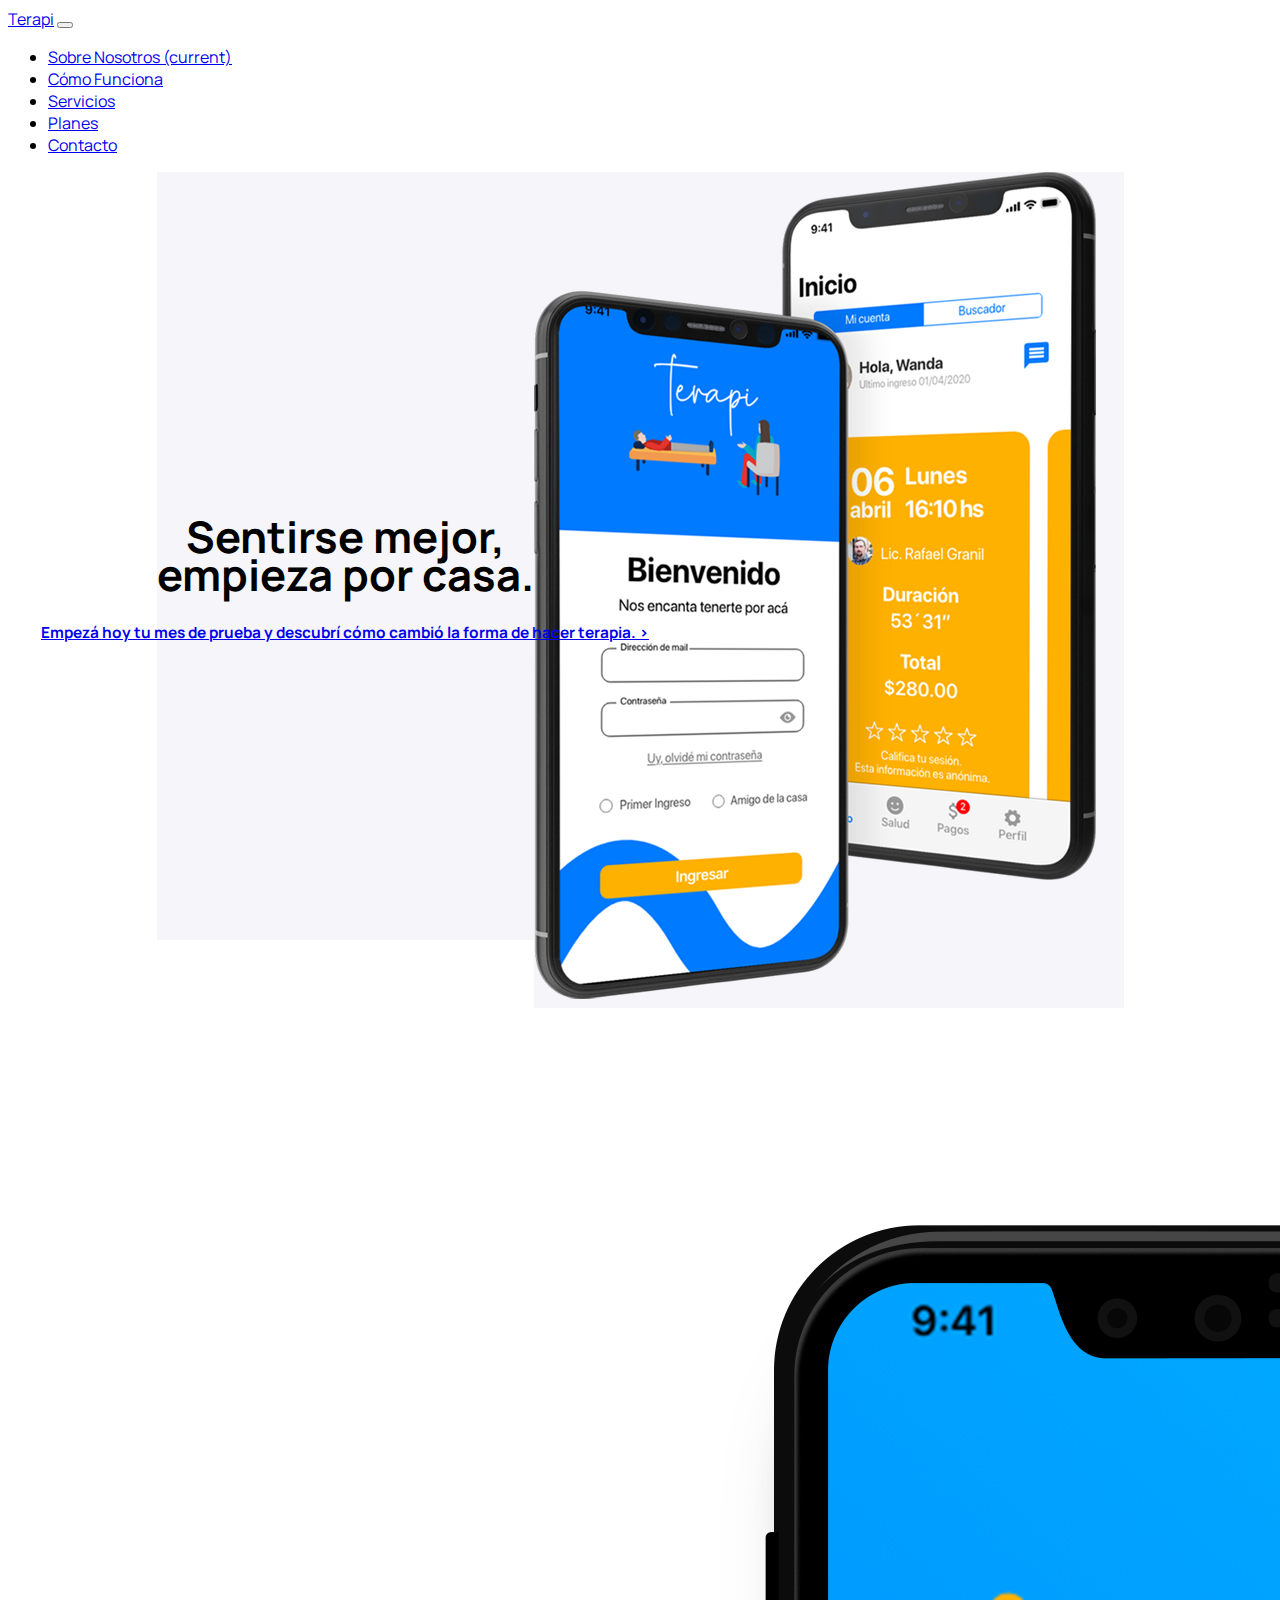
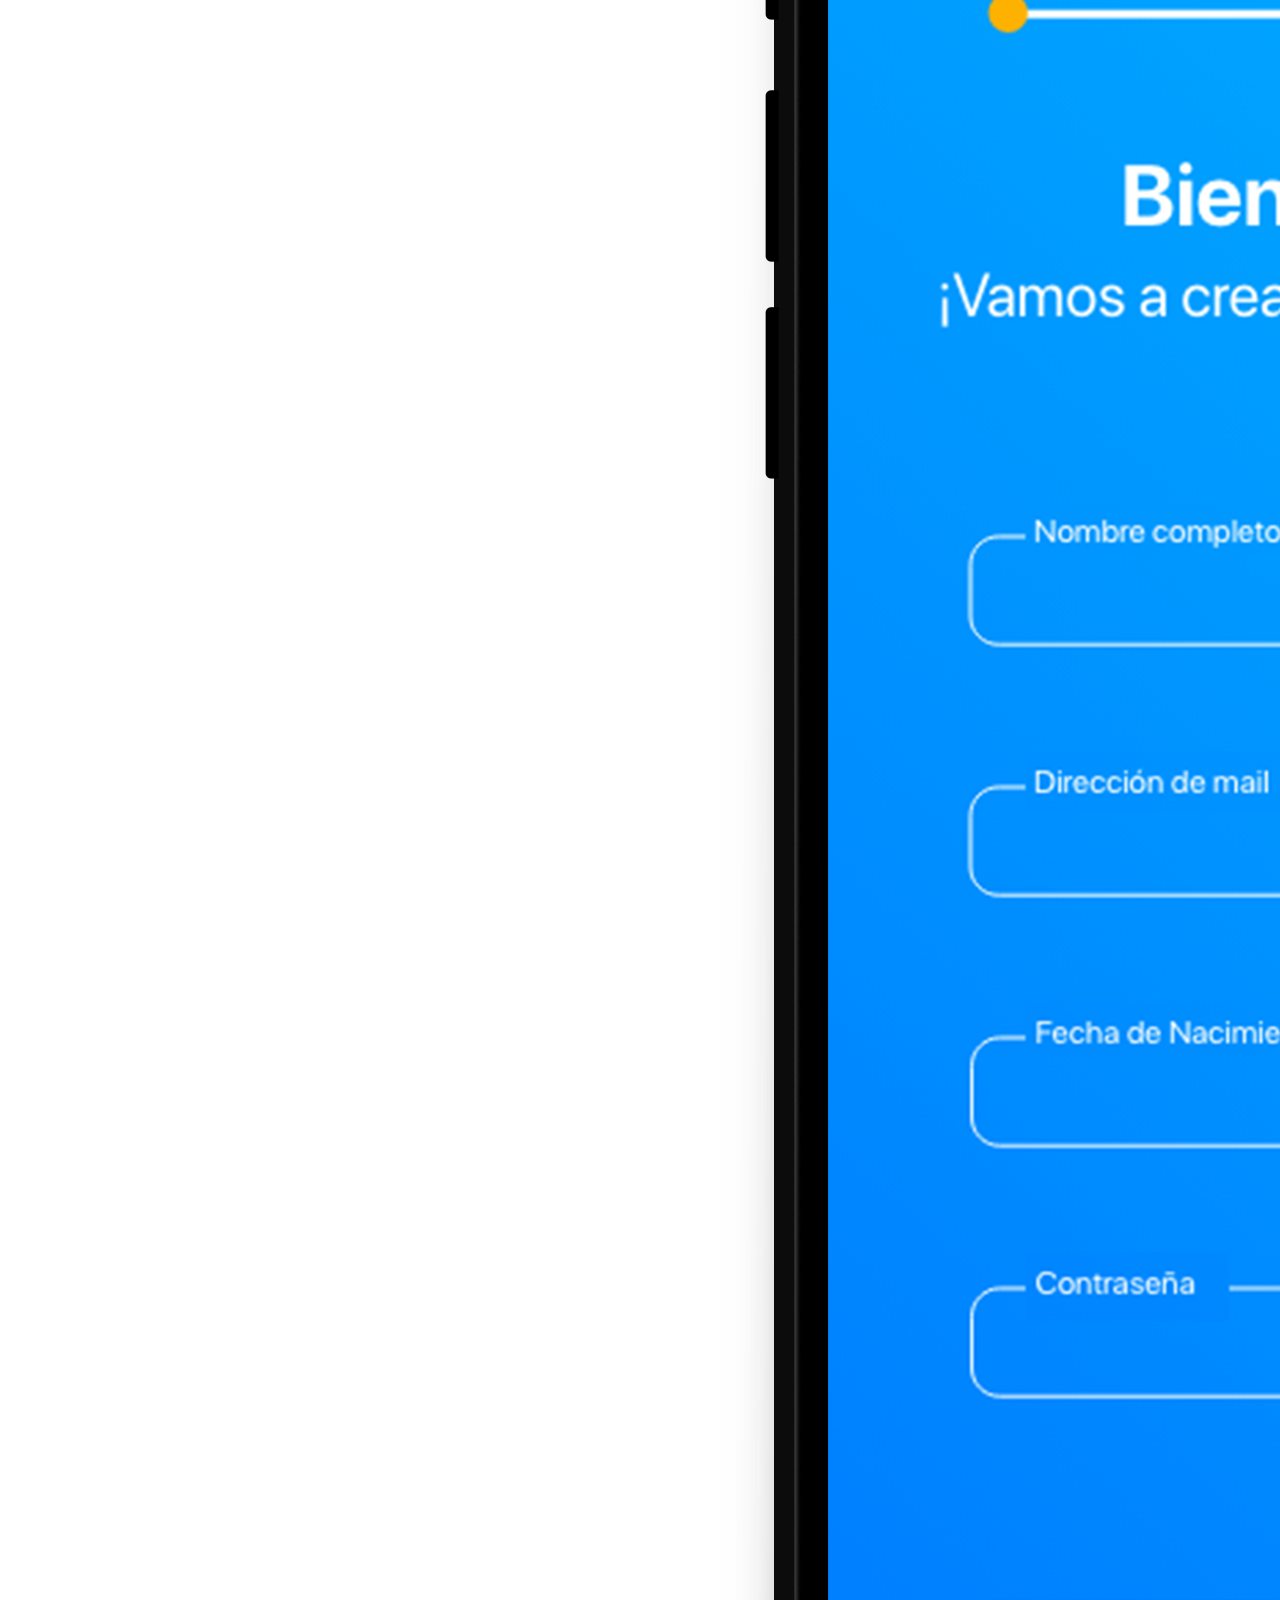
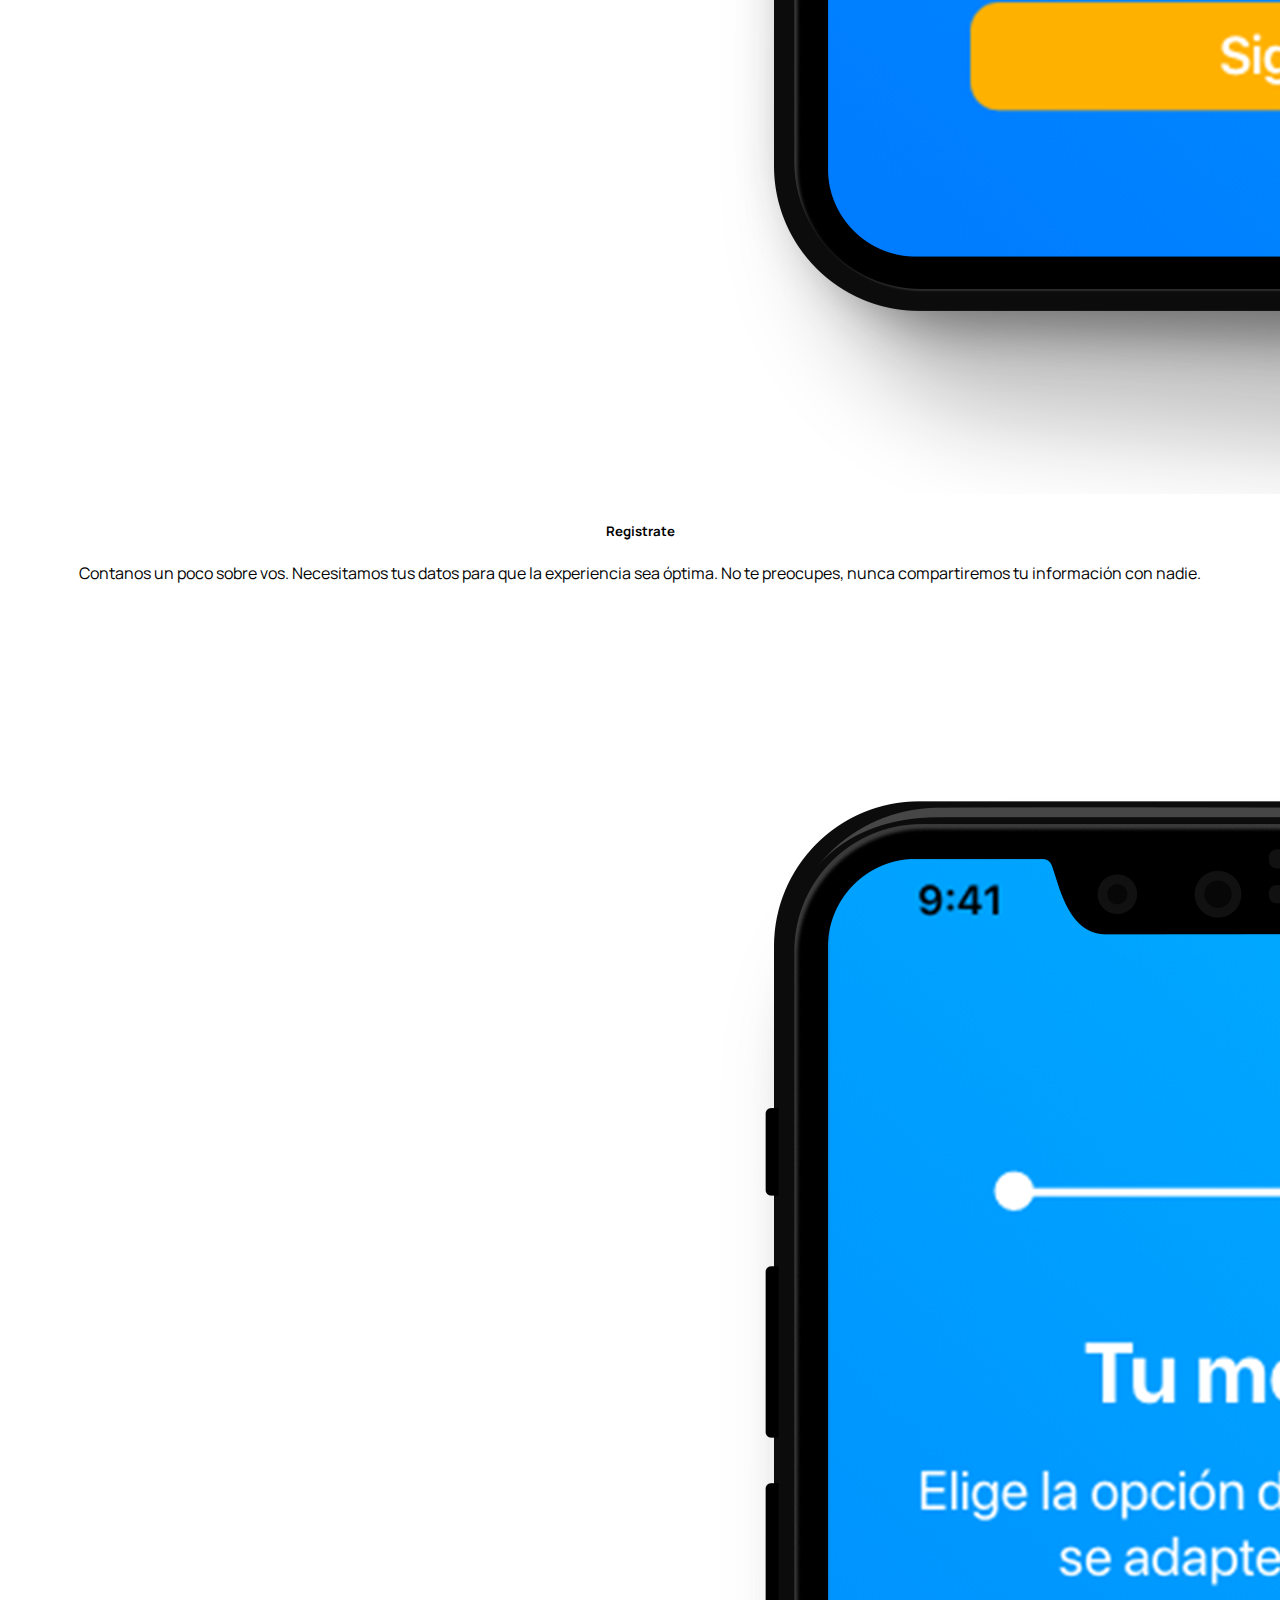
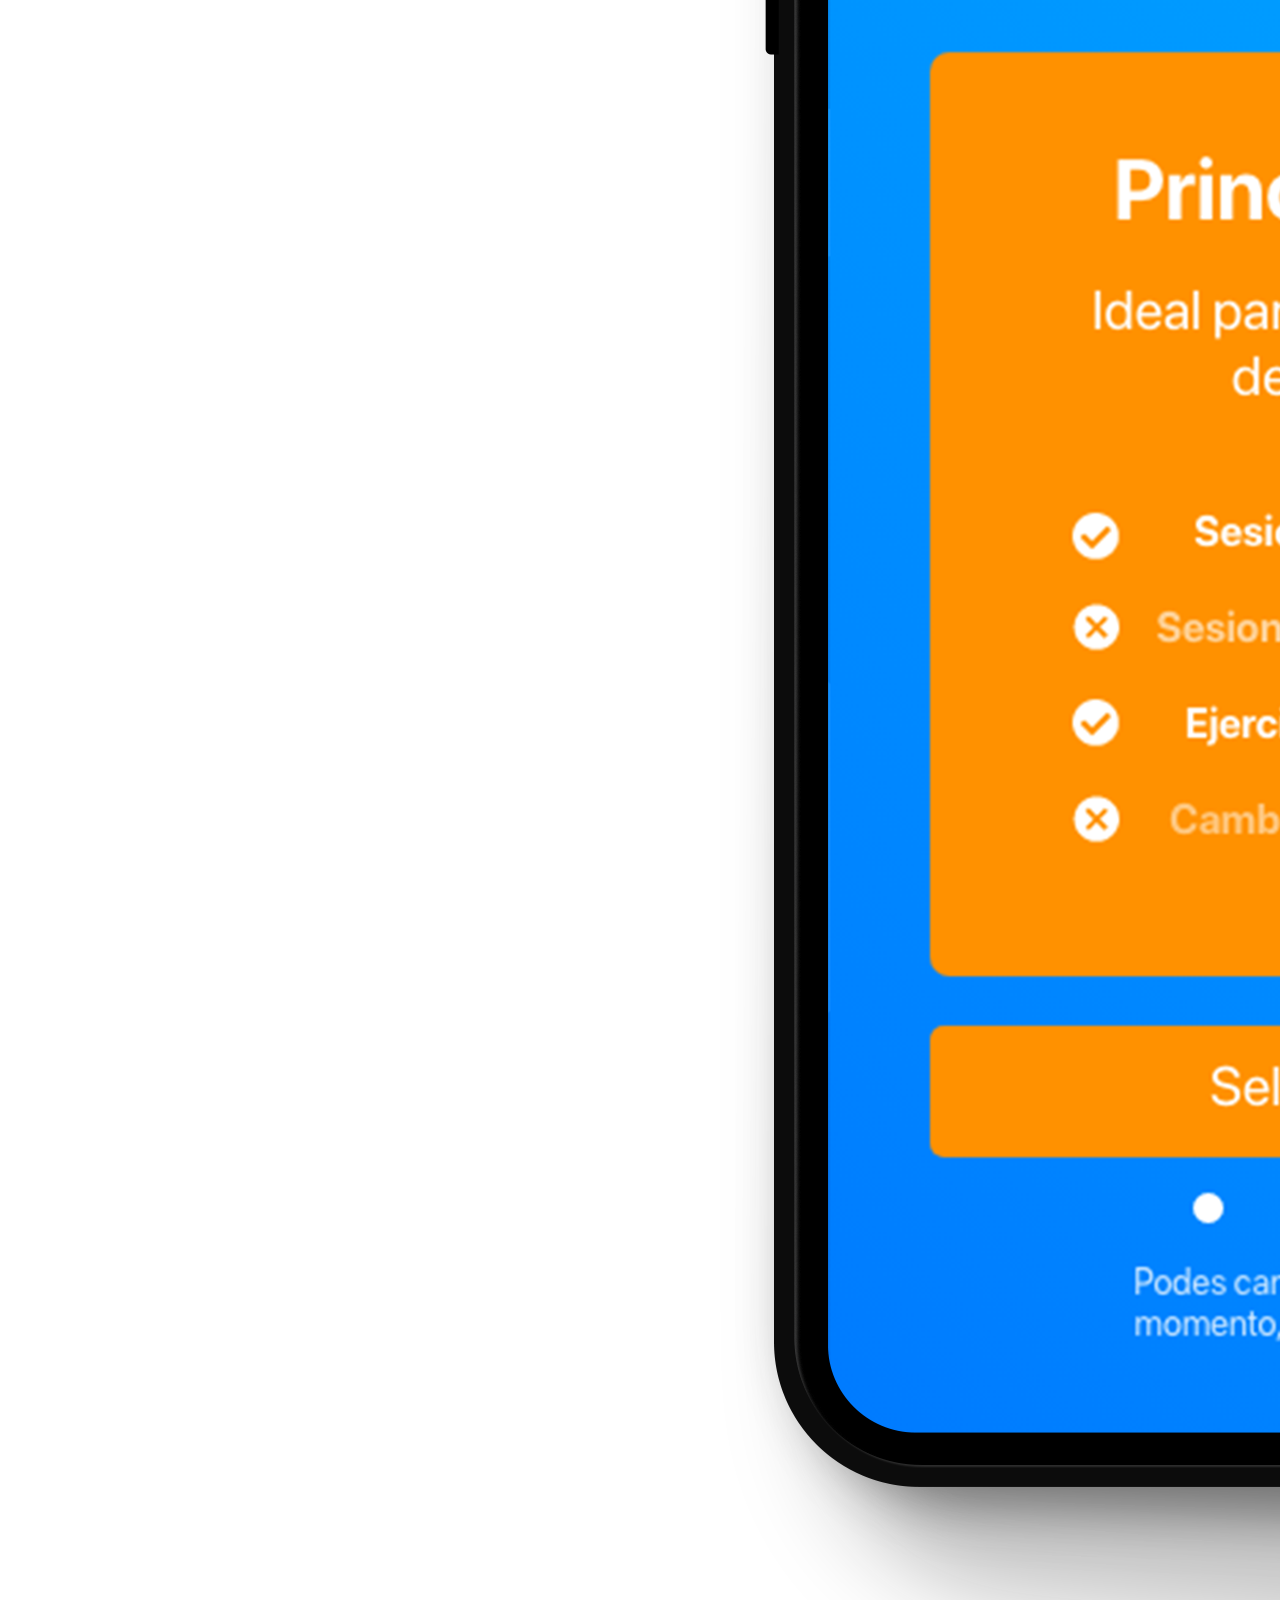
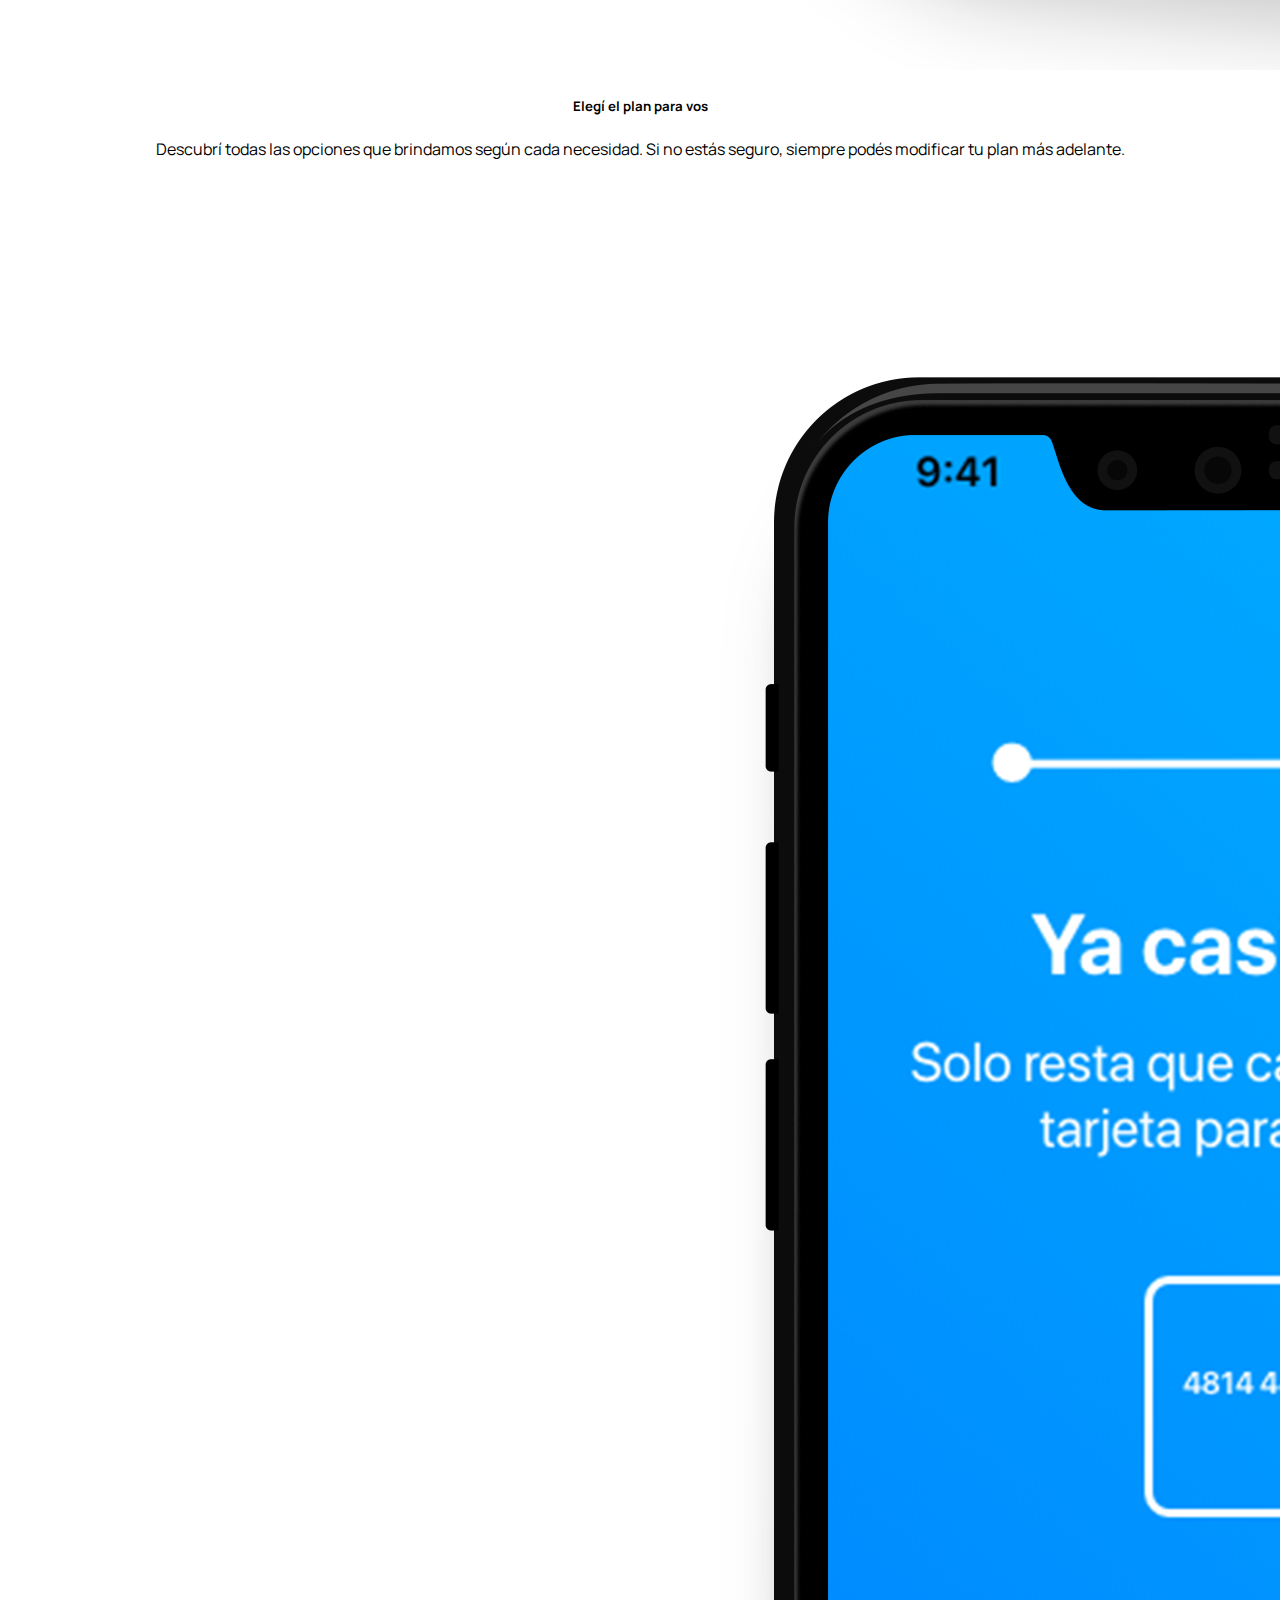
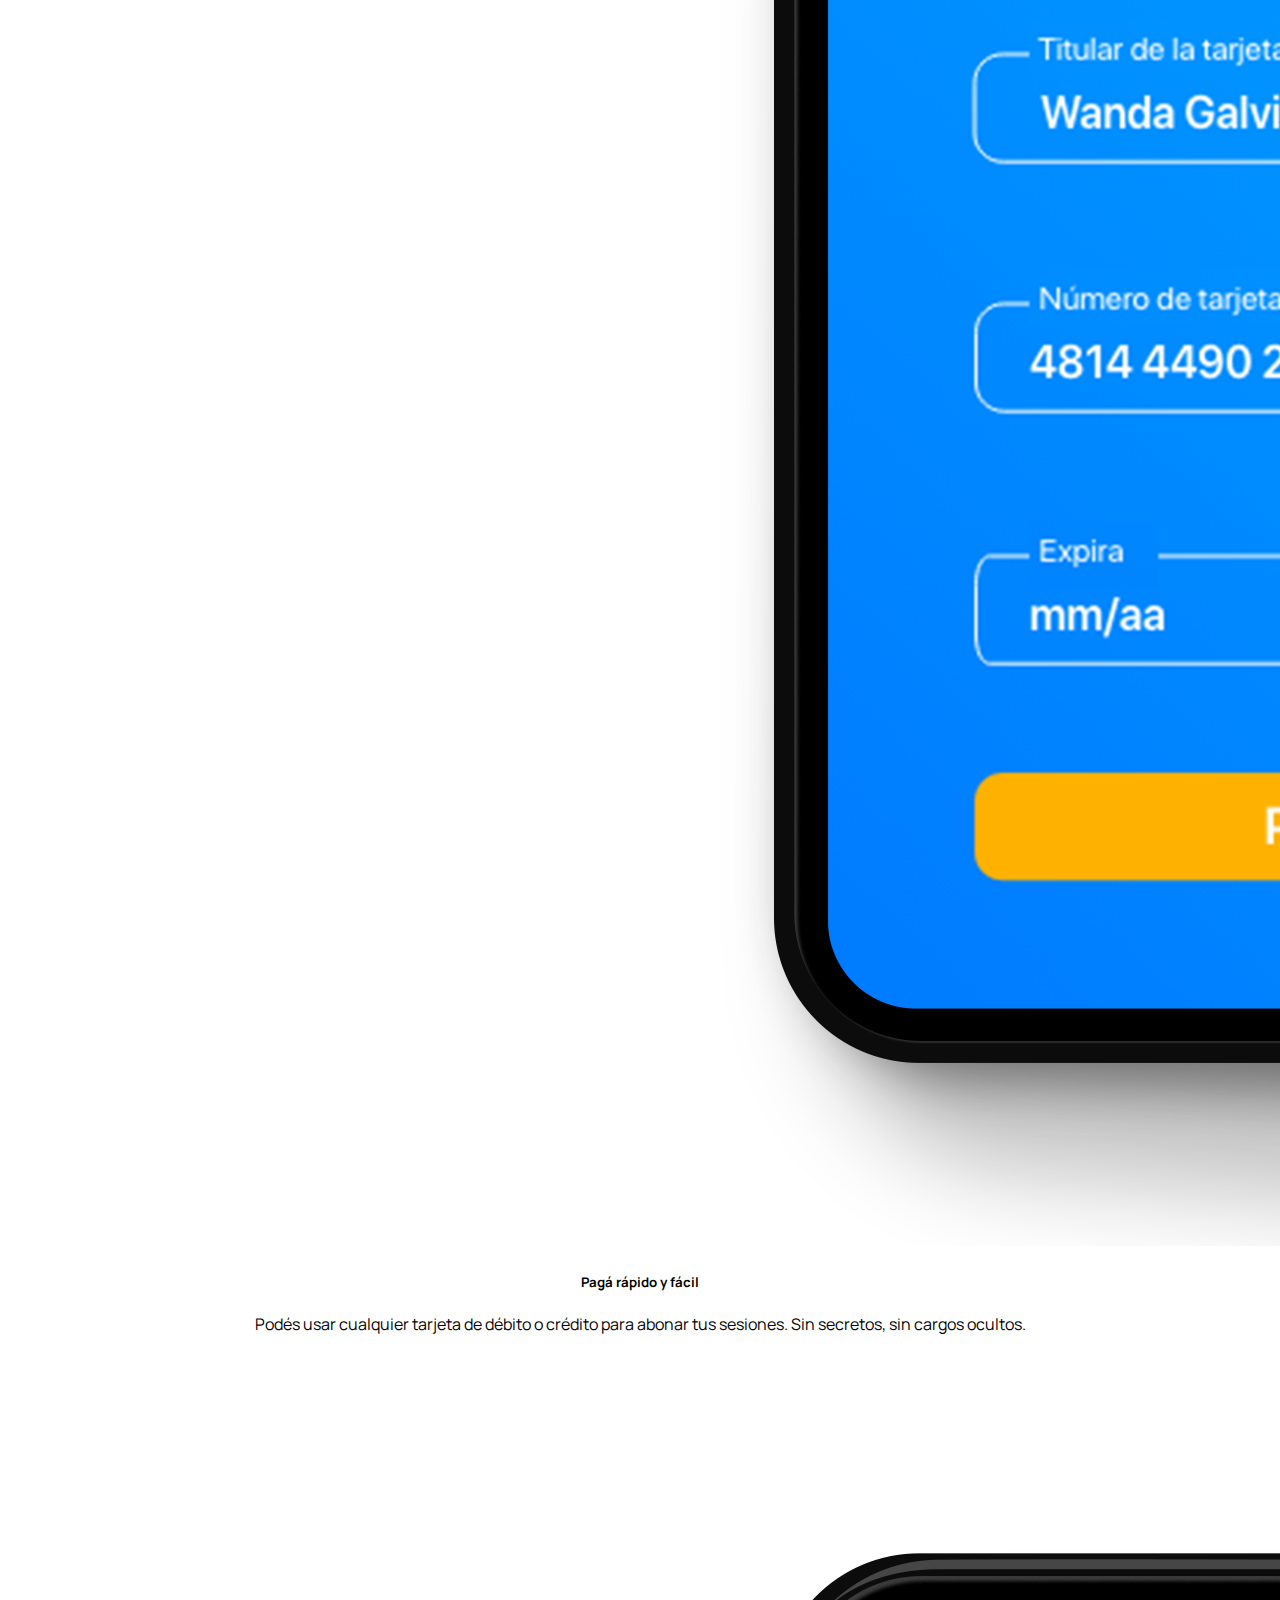
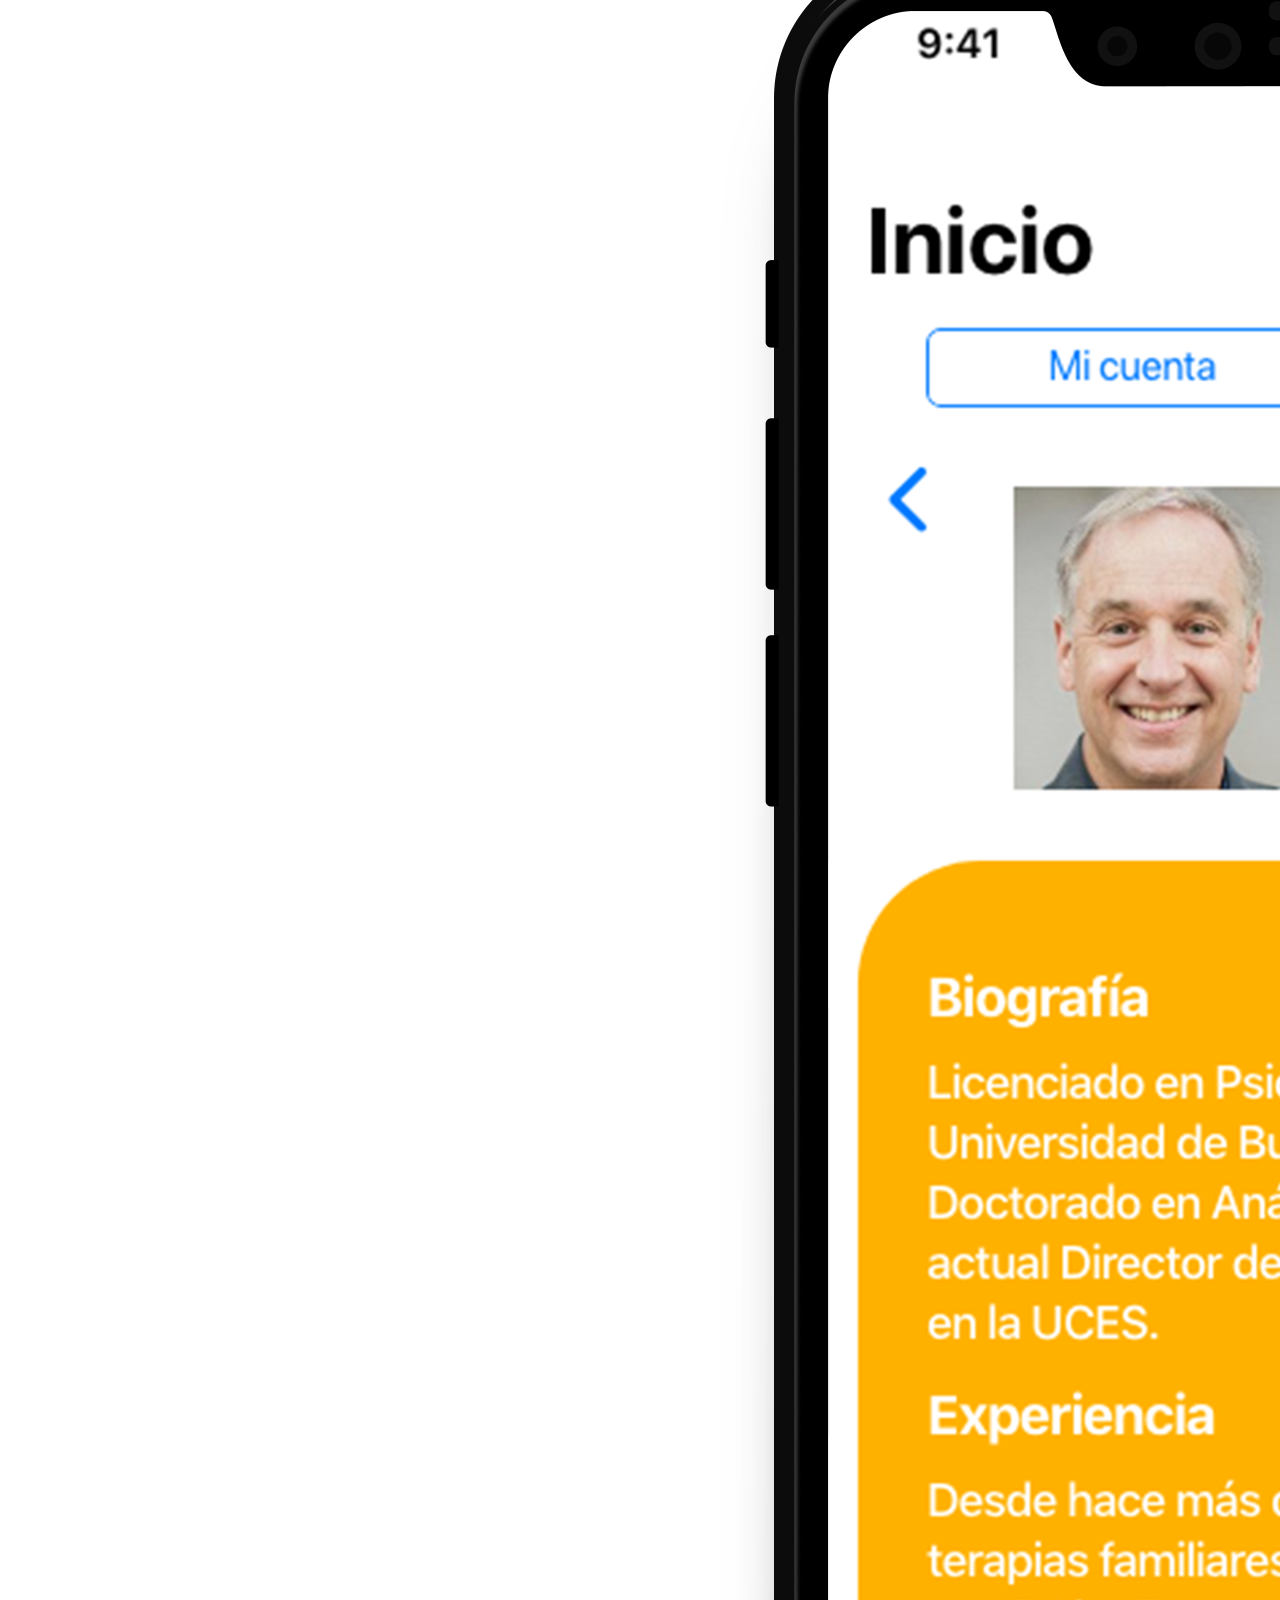
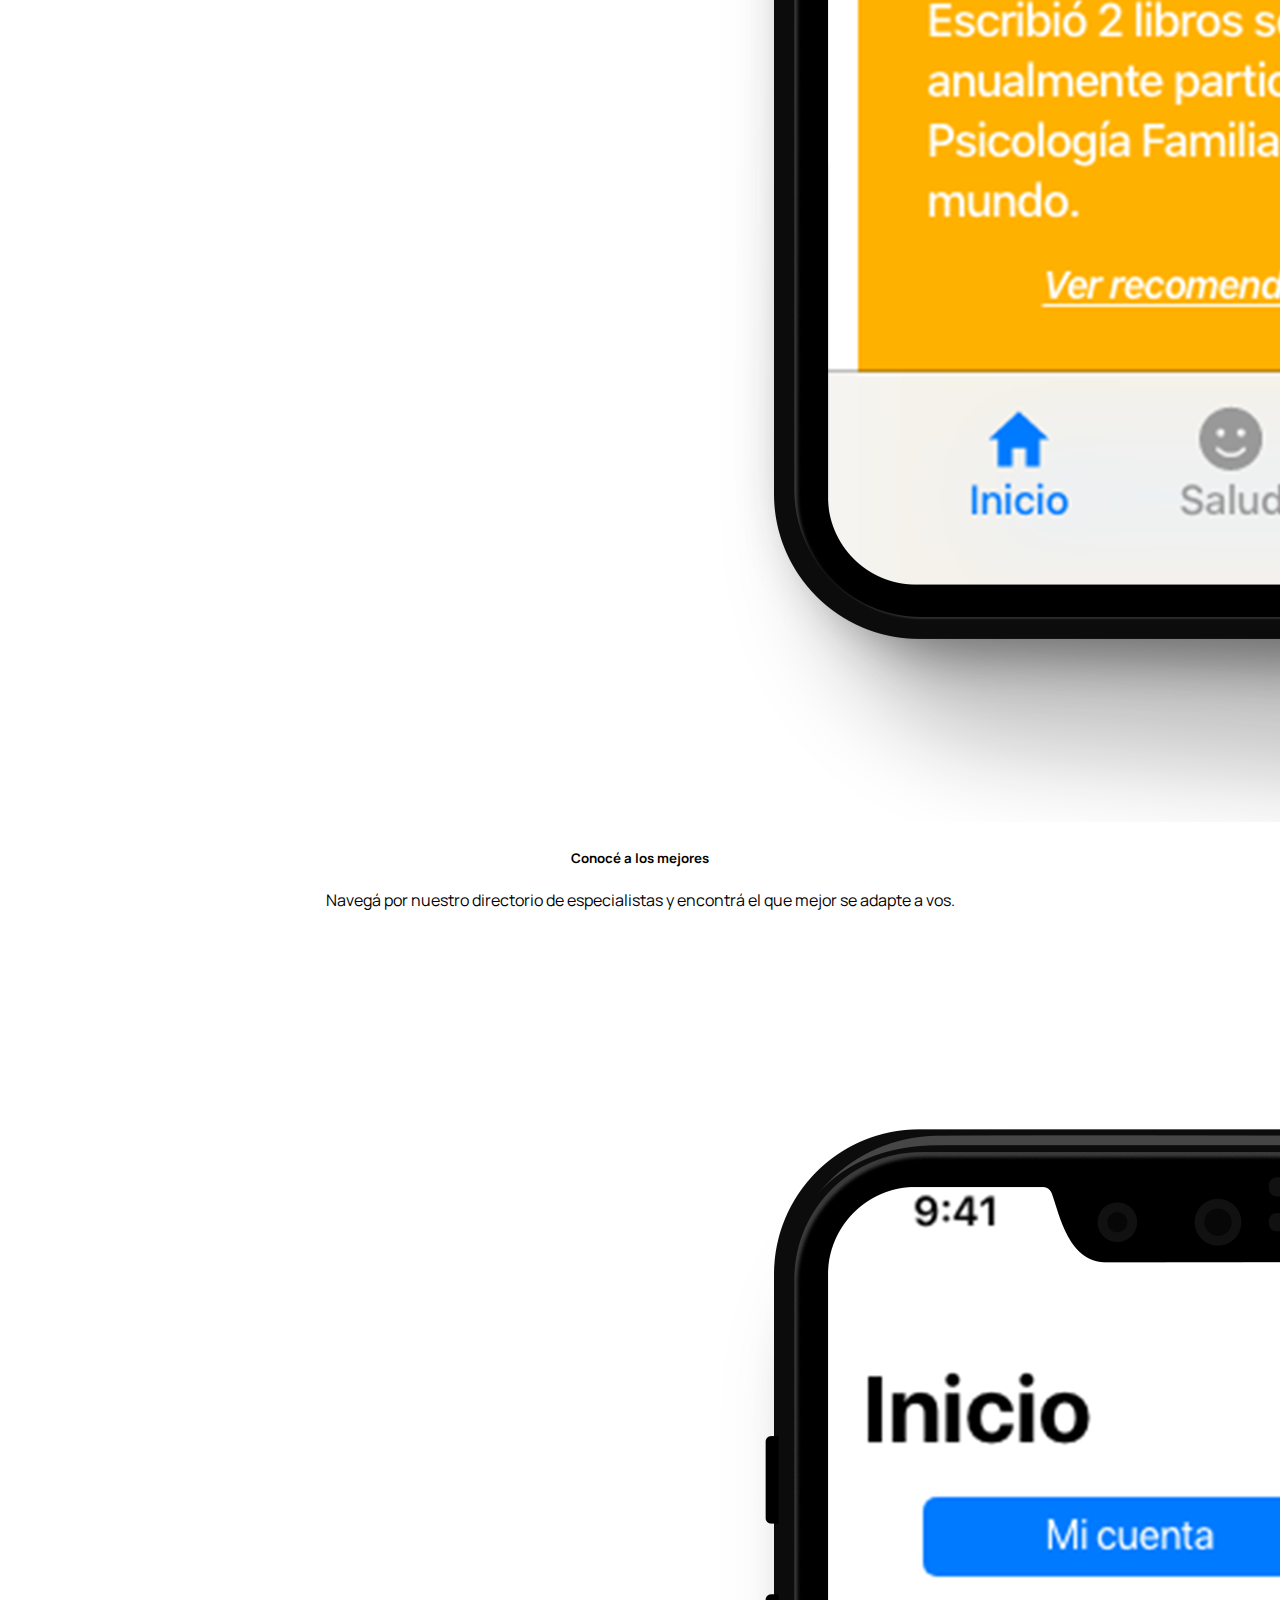
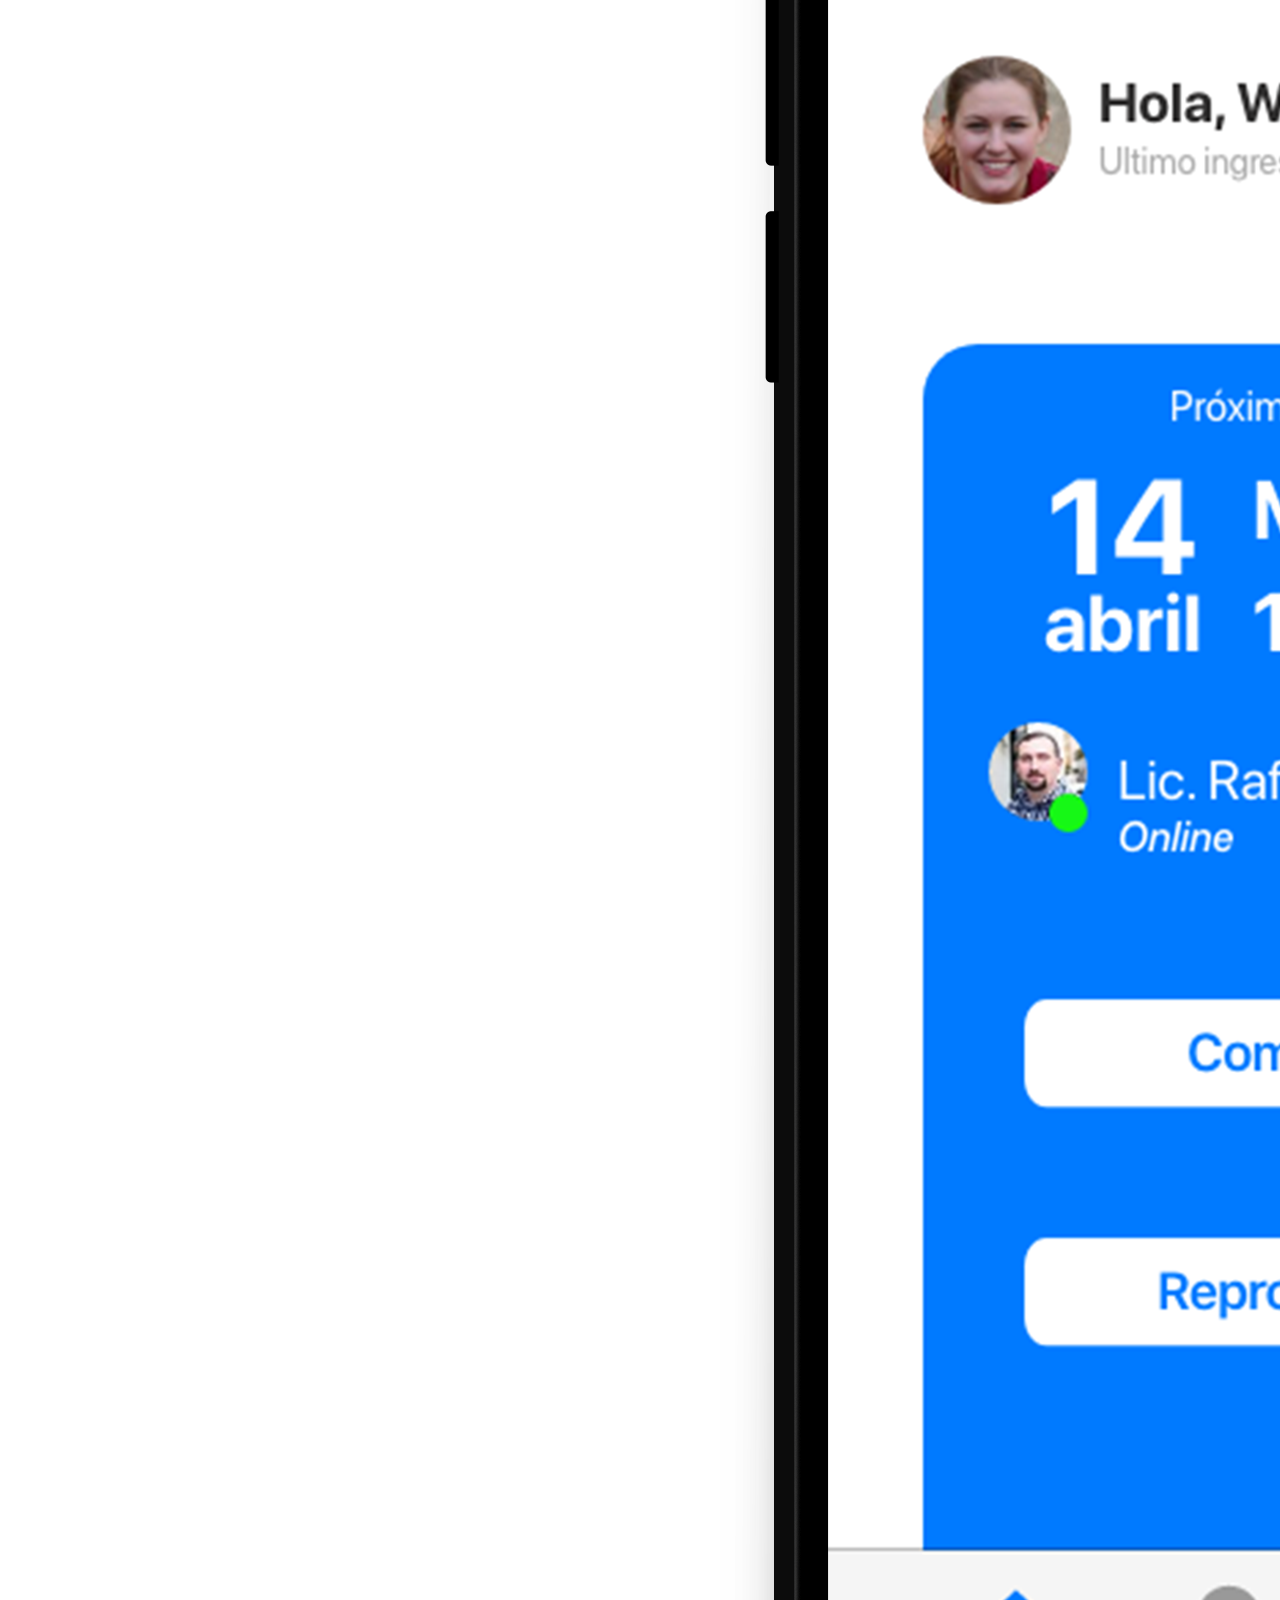
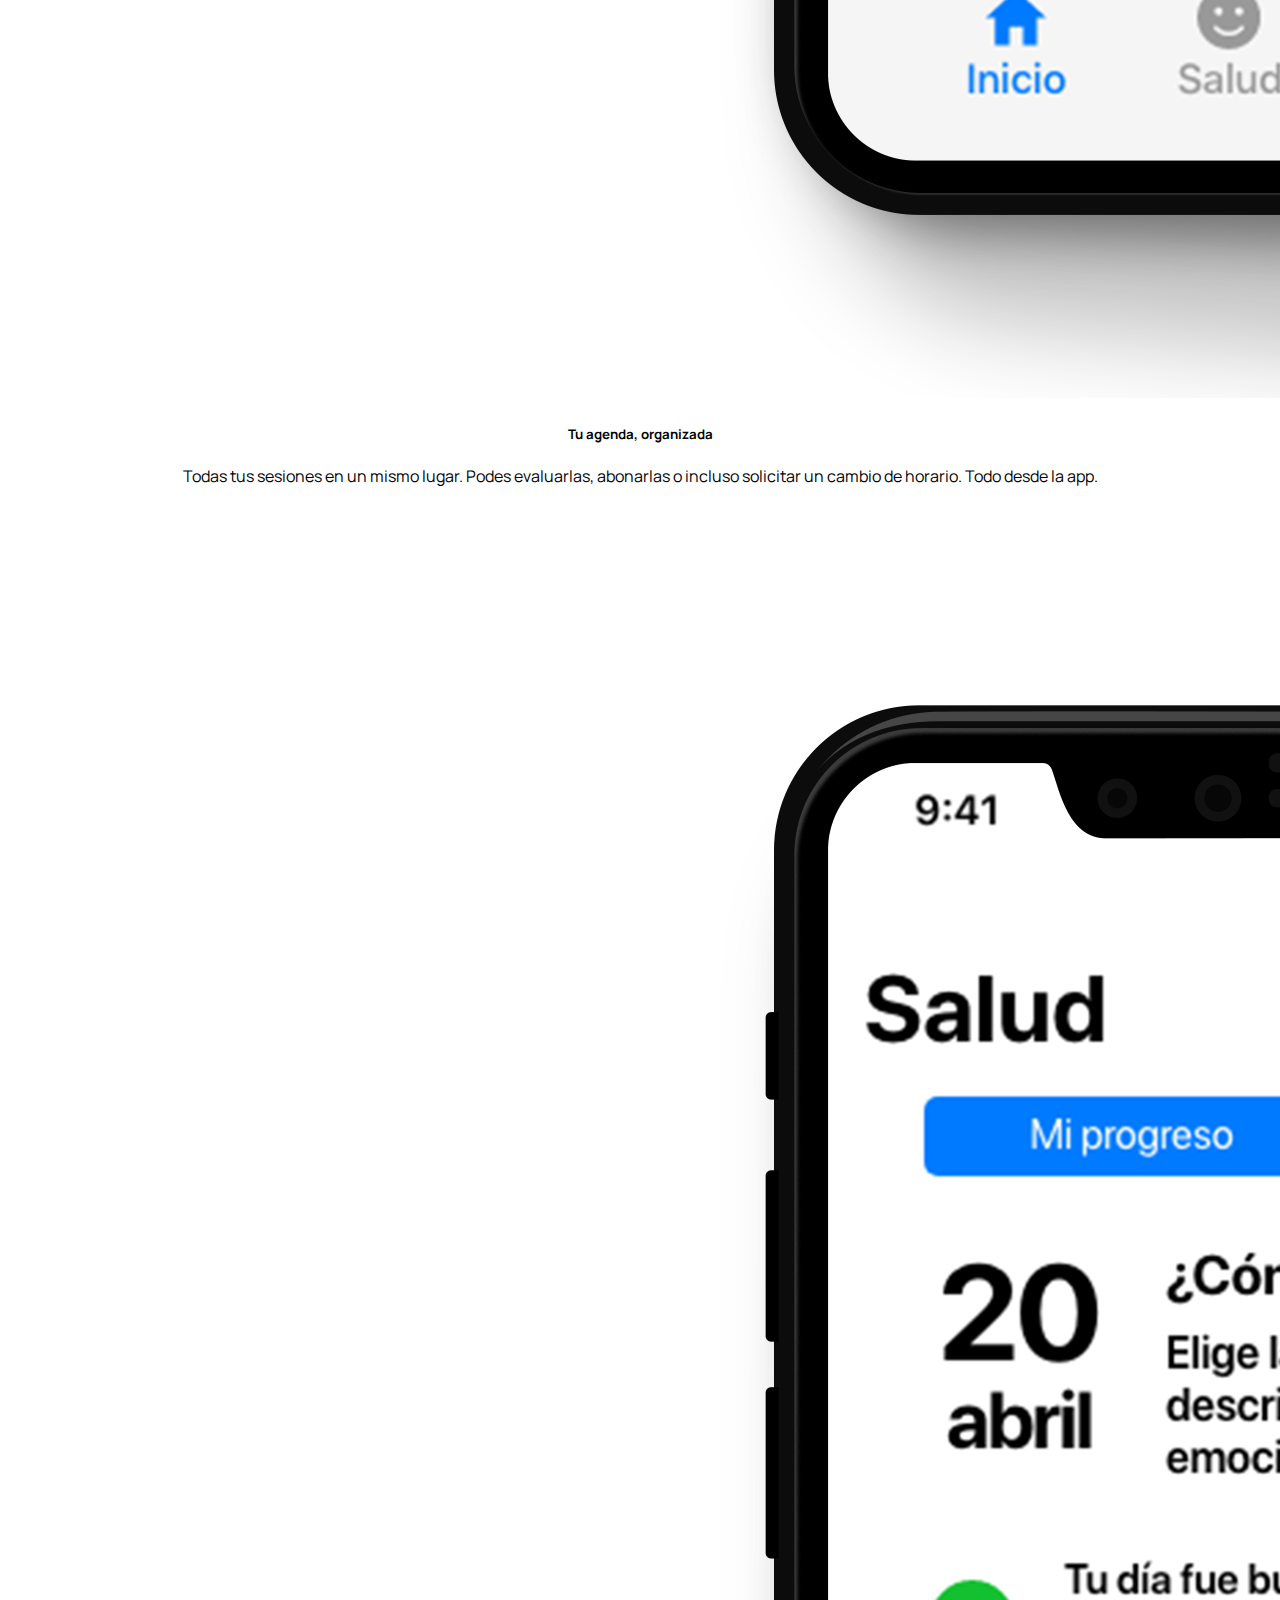
==== como_funciona.html @ 5418cc4b "primera version" ====
<!DOCTYPE html>
<html lang="en">
<head>
	<meta charset="UTF-8">
	<meta name="viewport" content="width=device-width, initial-scale=1.0">
	<title>Terapi App</title>

<!-- link de bootstrap -->

<link rel="stylesheet" href="https://cdn.jsdelivr.net/npm/bootstrap@4.5.3/dist/css/bootstrap.min.css" integrity="sha384-TX8t27EcRE3e/ihU7zmQxVncDAy5uIKz4rEkgIXeMed4M0jlfIDPvg6uqKI2xXr2" crossorigin="anonymous">

<!-- link a mi hoja de estilos .css -->

<link rel="stylesheet" type="text/css" href="estilos.css">


<!-- link a google fonts -->

<link href="https://fonts.googleapis.com/css2?family=Manrope&display=swap" rel="stylesheet">

<!-- link a animaciones css -->

<link rel="stylesheet" href="https://cdnjs.cloudflare.com/ajax/libs/animate.css/4.1.1/animate.min.css">


</head>


<body>
	

<!-- navigation menu sacado de bootstrap -->

<nav class="navbar navbar-dark bg-dark navbar-expand-lg navbar-light bg-light fixed-top">
  <a class="navbar-brand" href="index.html">Terapi</a>

  <button class="navbar-toggler" type="button" data-toggle="collapse" data-target="#navbarNav" aria-controls="navbarNav" aria-expanded="false" aria-label="Toggle navigation">
    <span class="navbar-toggler-icon"></span>
  </button>

  <div class="collapse navbar-collapse" id="navbarNav">
    <ul class="navbar-nav">
      <li class="nav-item">
        <a class="nav-link" href="sobre_nosotros.html">Sobre Nosotros <span class="sr-only">(current)</span></a>
      </li>
      <li class="nav-item">
        <a class="nav-link" href="como_funciona.html">Cómo Funciona</a>
      </li>
      <li class="nav-item">
        <a class="nav-link" href="servicios.html">Servicios</a>
      </li>
      <li class="nav-item">
        <a class="nav-link" href="planes.html">Planes</a>
      </li>
      <li class="nav-item">
        <a class="nav-link" href="contacto.html">Contacto</a>
      </li>
    
    </ul>
  </div>

</nav>


<div class="banner_como_funciona">
	
	<div class="texto_banner_funciona col-xl-5 col-s-5">
		
		Sentirse mejor,<br>
		empieza por casa.<br>


		<div class="bajada_banner_funciona">
		
		<a href="planes.html">Empezá hoy tu mes de prueba y descubrí cómo cambió la forma de hacer terapia. ></a>

		</div>
		
	</div>


	<div class="imagen_banner_funciona col-xl-5 col-s-5">

		<img src="img/banner_funciona2.png" class="img-fluid" alt="app_home" class="imagen_banner_funciona">

	</div>

</div>






<div class="card-group">


  <div class="card">
    
    <img src="img/funciona_signup.png" class="card-img-top" alt="signup">
    
    <div id="card-body">
    
      <h5 class="card-title">Registrate</h5>
      <p class="card-text">Contanos un poco sobre vos. Necesitamos tus datos para que la experiencia sea óptima. No te preocupes, nunca compartiremos tu información con nadie.</p>    
    
    </div>
  </div>


  <div class="card">
   
    <img src="img/funciona_price.png" class="card-img-top" alt="precios">
   
    <div id="card-body">
     
      <h5 class="card-title">Elegí el plan para vos</h5>
      <p class="card-text">Descubrí todas las opciones que brindamos según cada necesidad. Si no estás seguro, siempre podés modificar tu plan más adelante.</p>
      
    </div>
  </div>


  <div class="card">
   
    <img src="img/funciona_pago.png" class="card-img-top" alt="pago">
   
    <div id="card-body">
     
      <h5 class="card-title">Pagá rápido y fácil</h5>
      <p class="card-text">Podés usar cualquier tarjeta de débito o crédito para abonar tus sesiones. Sin secretos, sin cargos ocultos.</p>
      
    </div>
  </div>


</div>



<div class="card-group">


  <div class="card">
   
    <img src="img/funciona_search.png" class="card-img-top" alt="search">
   
    <div id="card-body">
   
      <h5 class="card-title">Conocé a los mejores</h5>
      <p class="card-text">Navegá por nuestro directorio de especialistas y encontrá el que mejor se adapte a vos.</p>    

    </div>
  </div>


  <div class="card">
    
    <img src="img/funciona_home.png" class="card-img-top" alt="home">

    <div id="card-body">

      <h5 class="card-title">Tu agenda, organizada</h5>
      <p class="card-text">Todas tus sesiones en un mismo lugar. Podes evaluarlas, abonarlas o incluso solicitar un cambio de horario. Todo desde la app.</p>
      
    </div>
  </div>


  <div class="card">
    
    <img src="img/funciona_mood.png" class="card-img-top" alt="mood_calendar">

    <div id="card-body">

      <h5 class="card-title">Seguí tu evolución</h5>
      <p class="card-text">Con nuestra herramienta 'Mood Calendar'® podes ver tu mejora en el tratamiento y realizar anotaciones para tus futuras sesiones.</p>
      
    </div>
  </div>

</div>

	


<div class="funciona_banner_final col-xl-12 col-xs-12">

  <div class="logo_app">

    <img src="img/logo_app.png" class="img-fluid" alt=logo_app class="logo_app">

  </div>

	<div class="funciona_banner_texto">
    Descargá la app<br>desde tu tienda online.
	</div>	



</div>


<footer class="footer_funciona">
	
	<div>www.terapi.com.ar</div>

	<div>Contacto: hola@terapi.com.ar</div>

	<div>
		<ul>¡Visita nuestras redes sociales!
			<li>Facebook</li>
			<li>Twitter</li>
			<li>Instagram</li>
		</ul>
		
	</div>
		
</footer>


<!-- link a scripts de Bootstrap para que funcione -->

<script src="https://code.jquery.com/jquery-3.5.1.slim.min.js" integrity="sha384-DfXdz2htPH0lsSSs5nCTpuj/zy4C+OGpamoFVy38MVBnE+IbbVYUew+OrCXaRkfj" crossorigin="anonymous"></script>

<script src="https://cdn.jsdelivr.net/npm/popper.js@1.16.1/dist/umd/popper.min.js" integrity="sha384-9/reFTGAW83EW2RDu2S0VKaIzap3H66lZH81PoYlFhbGU+6BZp6G7niu735Sk7lN" crossorigin="anonymous"></script>

<script src="https://cdn.jsdelivr.net/npm/bootstrap@4.5.3/dist/js/bootstrap.min.js" integrity="sha384-w1Q4orYjBQndcko6MimVbzY0tgp4pWB4lZ7lr30WKz0vr/aWKhXdBNmNb5D92v7s" crossorigin="anonymous"></script>



</body>
</html>
---- estilos.css ----
/* Configuraciones generales de estilos para toda la we */

html {
font-family: 'Manrope', sans-serif;
box-sizing: border-box;

}


/* Estilos de la HOME */

.banner_home {
	position: relative;
	text-align: left;
	color: white;
	width: 100%
}

@media only screen and (max-width: 600px) {
  .banner_home {
    margin-top: 12vw;
  }
}

.texto_top_left {
  
  position: absolute;
  top: 10vw;
  left: 4vw;
  font-size: 3.5vw;
  line-height: 4vw; 
 
}

.subtexto_bottom_left {
  
  position: absolute;
  top: 19vw;
  left: 4vw;
  font-size: 1.8vw;
  line-height: 2.4vw; 

}

#boton_home1 {

  position: absolute;
  top: 25.5vw;
  left: 4vw;
  font-size: 1.3vw;
  color: white;
  background-color: transparent;
  border-color: white;

}

#boton_home1:hover {

  position: absolute;
  top: 25.5vw;
  left: 4vw;
  font-size: 1.3vw;
  color: white;
  background-color: orange;
  border-color: orange;

}


/* home block 1 */

.home_block1 {

	background-color: #f5f5fa;
	height: 52vw;
	top: 4vw;

}

.texto_block1 {
  
  position: relative;
  font-size: 2.3vw;
  line-height: 2.2vw;
  font-weight: bolder;
  text-align: center;
  margin-top: 4vw; 

}

#imagen_home_block1 {
	
	
}

.link_descubri_como {

	text-align: center;
	font-size: 1.6vw;
	line-height: 5.2vw;
}

/* home block 2 */

.home_block2 {

	background-color: #f5f5fa;
	height: 52vw;
	top: 4vw;

}

.texto_block2 {
  
  position: relative;
  font-size: 2.3vw;
  line-height: 2.2vw;
  font-weight: bolder;
  text-align: center;
  margin-top: 4vw;


}

#imagen_home_block2 {
 

}

.link_buscador {

	text-align: center;
	font-size: 1.6vw;
	line-height: 5.2vw;

}

/* conjunto de los 2 primeros blocks de la home
para que me queden uno al lado del otro uso flexbox */

.dos_blocks_home {

	display: flex;
	flex-direction: row;
	justify-content: space-around;
	top: 4vw;
  	

}

/* sigo con el banner de los beneficios */


.titulo_beneficios {
	text-align: center;
	font-size: 2.5vw;
	font-weight: bolder;
	top: 7vw;
	line-height: 3vw;

}

.banner_beneficios {
	display: flex;
	flex-direction: row;
	top: 10vw;
	font-size: 1.5vw;
	text-align: center;

}


div div svg {
	color: #008df8;
	margin-top: 5vw;


}


.vos_tuyos {

	display: flex;
	top: 10vw;
	height: 27vw;
	justify-content: center;
	

}

.texto_vos_tuyos {

	display: flex;
	font-size: 1.9vw;
	align-items: center;
	text-align: center;
	
}


.botones_precios {

	display: flex;
	flex-direction: row;
	justify-content: space-around;

}

#boton_precios {

  display: flex;
  position: relative;
  top: 2vw;  
  font-size: 1.3vw;
  color: white;
  background-color: #008df8;
  border-color: #008df8;
  

}

#boton_precios:hover {

  position: relative;
  top: 2vw;  
  font-size: 1.3vw;
  color: white;
  background-color: orange;
  border-color: orange;

}

.footer {
	position: relative;
	top: 15vw;
	display: flex;
	flex-direction: row;
	background-color: #008df8;
	justify-content: space-around;
	height: 7vw;
	align-items: center;
	text-align: center;
	font-size: 1.5vw;
	color: white;
}

footer div ul {
	list-style: none;
	display: flex;
	flex-direction: row;
	margin: auto;
}









/* Estilos de SOBRE_NOSOTROS */

.sobre_nosotros_banner {

	display: flex;
	flex-direction: row;
	justify-content: flex-end;
	position: relative;

}

@media only screen and (max-width: 700px) {
  .sobre_nosotros_banner {
    margin-top: 12vw;
  }
}

.sobre_imagen_banner {

	top: 3vw;
	width: 100%;
}

.sobre_texto_banner {

	font-size: 1.7vw;
	top: 18vw;
	height: 20vw;
	
}


#boton_sobre1 {

  position: absolute;
  top: 35.5vw;
  left: 9.3vw;
  font-size: 1.3vw;
  color: white;
  background-color: #008df8;
  border-color: #008df8;

}

#boton_sobre1:hover {

  position: absolute;
  top: 35.5vw;
  left: 9.3vw;
  font-size: 1.3vw;
  color: white;
  background-color: orange;
  border-color: orange;

}




.content--estadisticas-numeros {
	display: flex;
	text-align: center;
	height: 30vw;
	margin-top: 7vw;
	font-size: 2vw;
	line-height: 2.7vw;


}

.dos_estadisticas {
	display: flex;
	flex-direction: row;


}


@media only screen and (max-width: 700px) {
.dos_estadisticas {
    display: flex;
    flex-direction: column;
    align-items: center;


  }
}


@media only screen and (max-width: 700px) {
  div .contador {
    font-size: 3vw;
    line-height: 4vw;
  }
}

/* propiedades de la animacion de los contadores*/

.contador {
  animation-iteration-count: 2;
  
}





.staff {
	display: grid;
	grid-template-columns: 1fr 1fr;
	grid-template-rows: 1fr 1fr 1fr;

}
	
@media only screen and (max-width: 700px) {
.staff {

	margin-top: 40vw;

  }
}



.staff_nicolas {

	width: 100%;

}

.nombre_nicolas {
	
	display: flex;
	align-items: center;
	justify-content: center;
	font-size: 1.7vw;
	margin-left: 3vw;
	margin-right: 3vw;
}

.staff_luis {

	width: 100%;
	align-items: flex-end;
	 
}

.nombre_luis {
	
	display: flex;
	align-items: center;
	justify-content: center;
	font-size: 1.7vw;
	margin-left: 3vw;
	margin-right: 3vw;

}

.staff_pedro {

	width: 100%;
}

.nombre_pedro {
	
	display: flex;
	align-items: center;
	justify-content: center;
	font-size: 1.7vw;
	margin-left: 3vw;
	margin-right: 3vw;

}

.footer2 {
	
	display: flex;
	flex-direction: row;
	background-color: #008df8;
	justify-content: space-around;
	height: 7vw;
	align-items: center;
	text-align: center;
	font-size: 1.5vw;
	color: white;
}


footer div ul li {
	
   margin:0px 0px 0px 2vw;   
}



/* Estilos de COMO_FUNCIONA */

.banner_como_funciona {

	display: flex;
	flex-direction: row;
	justify-content: center;

}

@media only screen and (max-width: 800px) {
 .banner_como_funciona {
    margin-top: 8vw;
  }
}


.texto_banner_funciona {

	display: flex;
	background-color: #f5f5fa;
	height: 60vw;
	font-size: 3.4vw;
	font-weight: bolder;
	line-height: 3vw;
	align-items: center;
	text-align: center;
	justify-content: center;

}

@media only screen and (max-width: 1200px) {
.texto_banner_funciona {
    height: 67vw;
  }
}


.bajada_banner_funciona {

	position: absolute;
	font-size: 1.2vw;
	text-align: center;
	line-height: 1.6vw;
	width: 70%;
	margin-top: 12vw;

}

.imagen_banner_funciona {

	display: flex;
	background-color: #f5f5fa;

}

#card-body {

	text-align: center;
}

.card {
	margin: 1.6vw;
	border-color: transparent;
	border-width: 3px;
}

.funciona_banner_final {
	
	margin-top: 7vw;
	height: 20vw;
	display: flex;
	justify-content: center;
}

.funciona_banner_texto {
	display: flex;
	font-size: 2.4vw;
	align-items: center;
	line-height: 2.2vw;
	margin-left: 2vw;

}	

.logo_app {
	display: flex;
	width: 15vw;
	height: 15vw;
	align-items: center;
	margin-top: 2vw;
}

.footer_funciona {

	position: relative;
	display: flex;
	flex-direction: row;
	background-color: #008df8;
	justify-content: space-around;
	height: 7vw;
	align-items: center;
	text-align: center;
	font-size: 1.5vw;
	color: white;
}

/* Estilos de SERVICIOS */


.header_servicio {
	position: relative;
}

@media only screen and (max-width: 500px) {
.header_servicio {
    margin-top: 5vw;
  }
}

.headerservicios--texto-titulo1 {

  position: absolute;
  top: 13vw;
  left: 40vw;
  font-size: 1.8vw;

}

.headerservicios--texto-titulo2 {

  position: absolute;
  top: 50vw;
  left: 20vw;
  font-size: 1.8vw; 

}

.headerservicios--texto-titulo3 {

  position: absolute;
  top: 85vw;
  left: 40vw;
  font-size: 1.8vw;

}

.headerservicios--texto-titulo4 {

  position: absolute;
  top: 140vw;
  left: 4vw;
  font-size: 1.8vw; 

}













/* Estilos de PRECIOS */


.header--banner-transparent {

	height: 300px;
	display: flex;
	flex-direction: column;

}

.header--banner-titulo {

	display: flex;
	margin-top: 6vw;
	justify-content: center;
	align-items: center;
	margin-top: 12vw;
	
}

.header--banner-subtitulo {

	display: flex;
	margin-top: 6vw;
	justify-content: center;
	align-items: center;
	text-align: center;
	margin-top: 0vw;
}

@media only screen and (max-width: 500px) {
.header--banner-transparent {
    margin-top: 8vw;

  }
}



/* Estilos de CONTACTO */



.header--banner-ayuda {
	position: relative;
	display: flex;
	flex-direction: column;
	align-items: center;

	
}


.banner_contacto {
	display: flex;
	position: relative;
	margin-top: 12vw;
	
}

.header--bannerayuda-titulo{

	display: flex;
	flex-direction: column;
	position: absolute;
	margin-top: 10vw;
	text-align: center;
	font-size: 3vw;
	font-weight: bold;
	line-height: 2.7vw;
	
}

.header--bannerayuda-subtitulo{

	display: flex;
	flex-direction: column;
	position: absolute;
	margin-top: 14vw;
	text-align: center;
	font-size: 2vw;
	line-height: 2.7vw;
	
}


@media only screen and (max-width: 700px) {
.header--bannerayuda-titulo {
    margin-top: 18vw;

  }
}

@media only screen and (max-width: 700px) {
.header--bannerayuda-subtitulo {
    margin-top: 22vw;

  }
}


.form_exterior {
	
	margin-right: 7vw;
	margin-left: 7vw;
	margin-top: 7vw;
	
}

textarea {

	width: 60vw;
	height: 30vw;
}



#footer_contacto {
	position: relative;
	top: 4vw;
	display: flex;
	flex-direction: row;
	background-color: #008df8;
	justify-content: space-around;
	height: 7vw;
	align-items: center;
	text-align: center;
	font-size: 1.5vw;
	color: white;
}
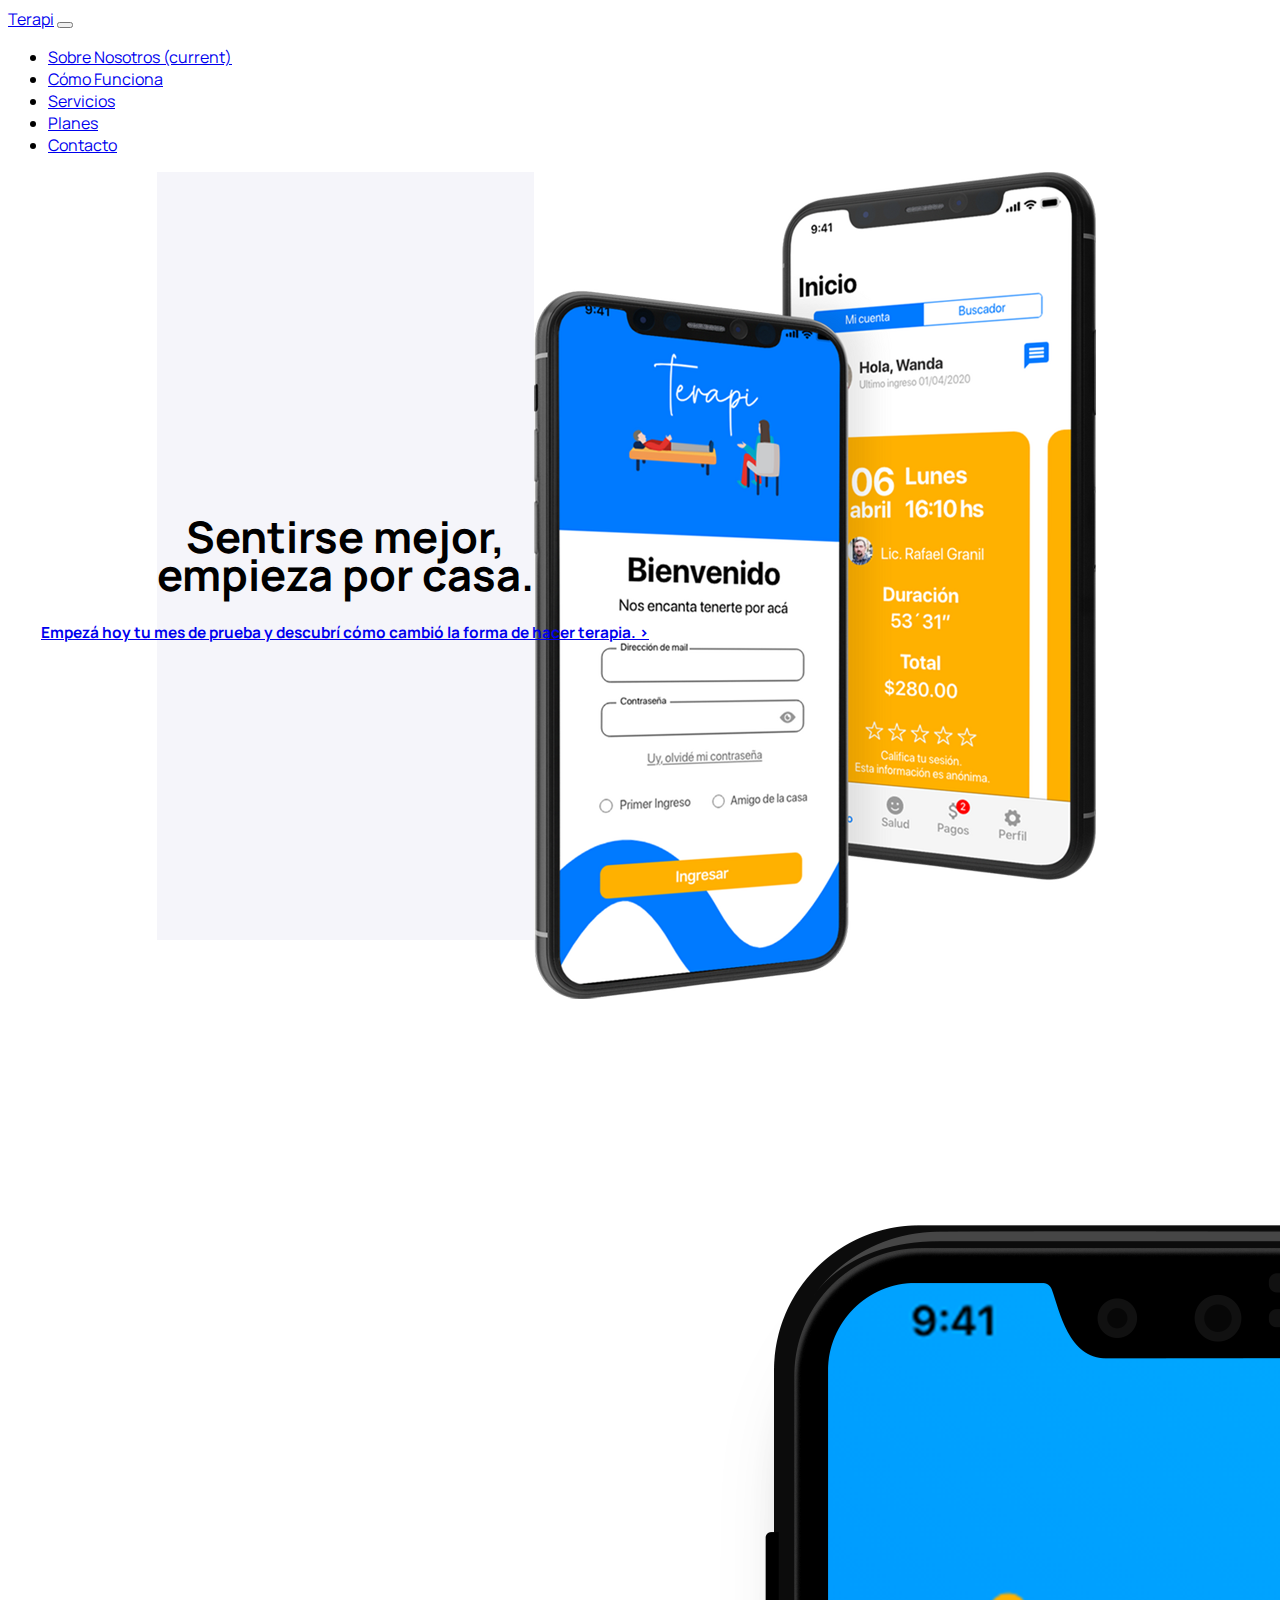
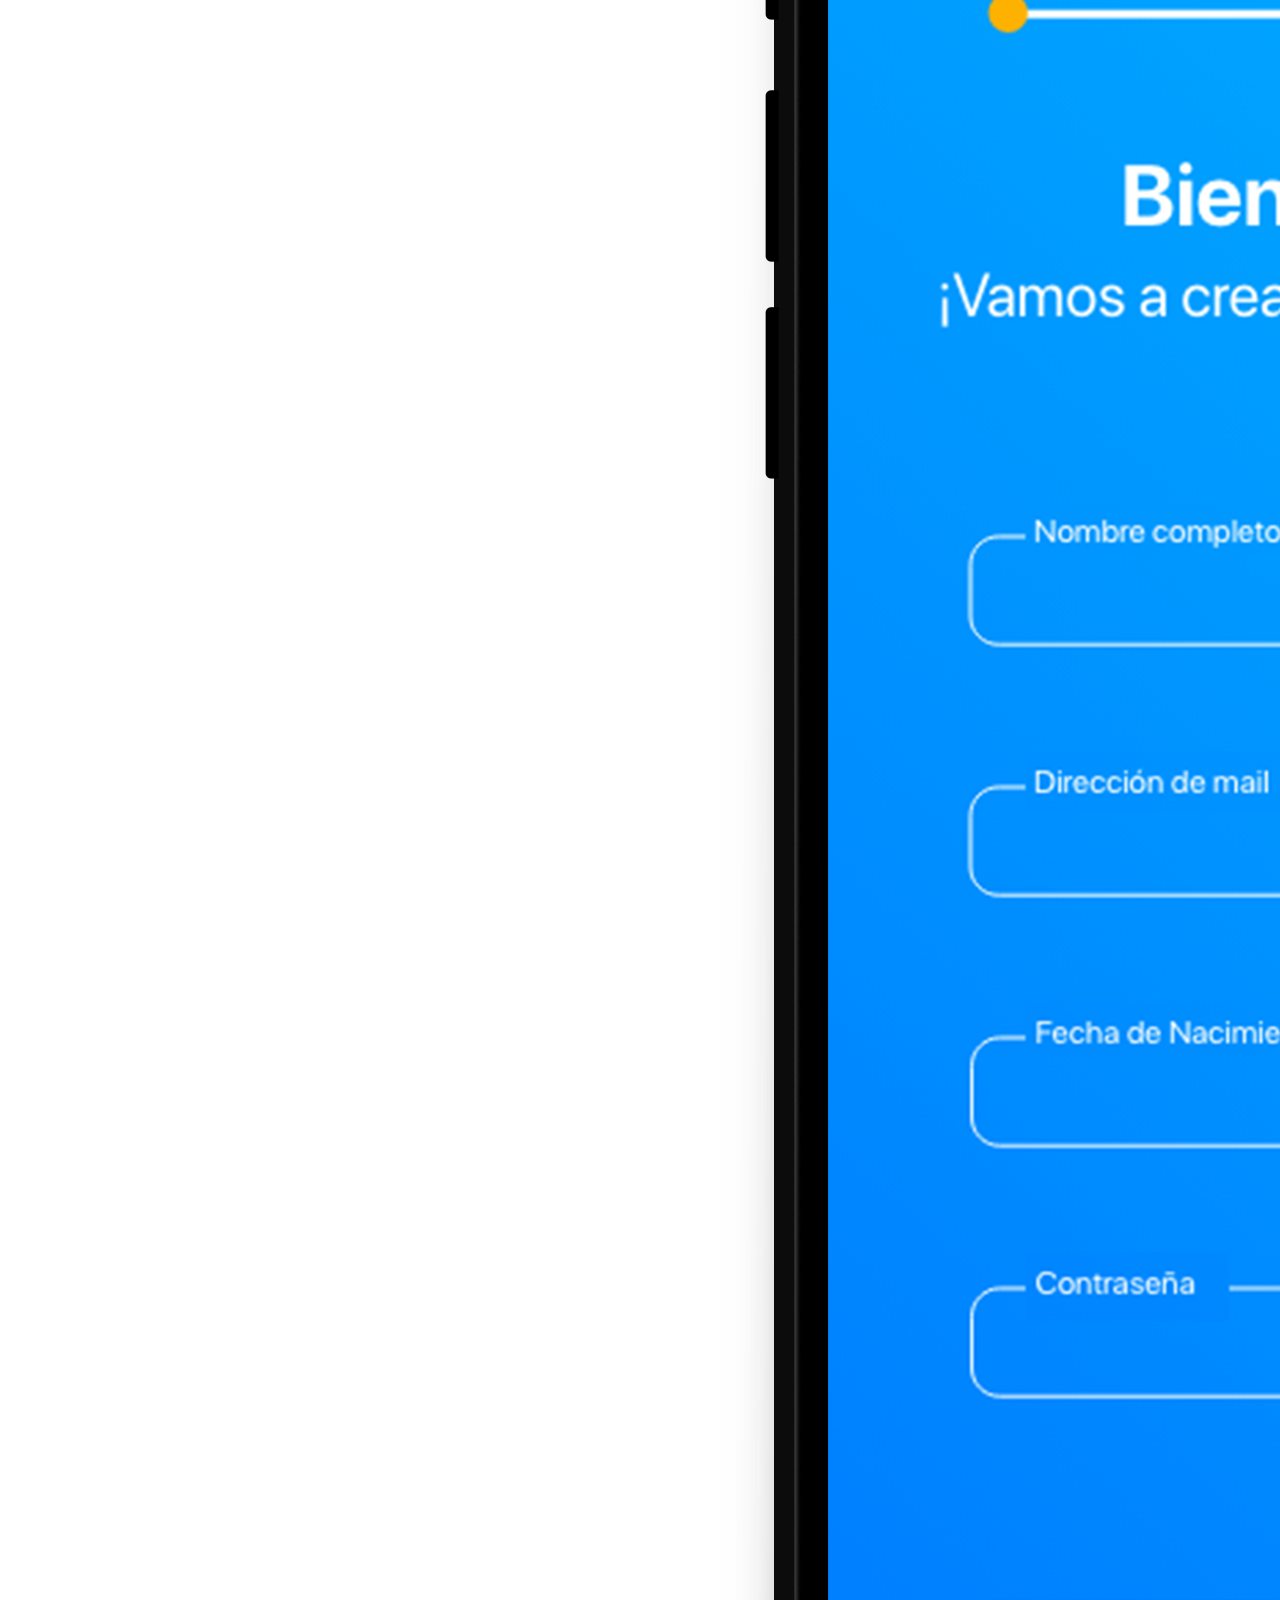
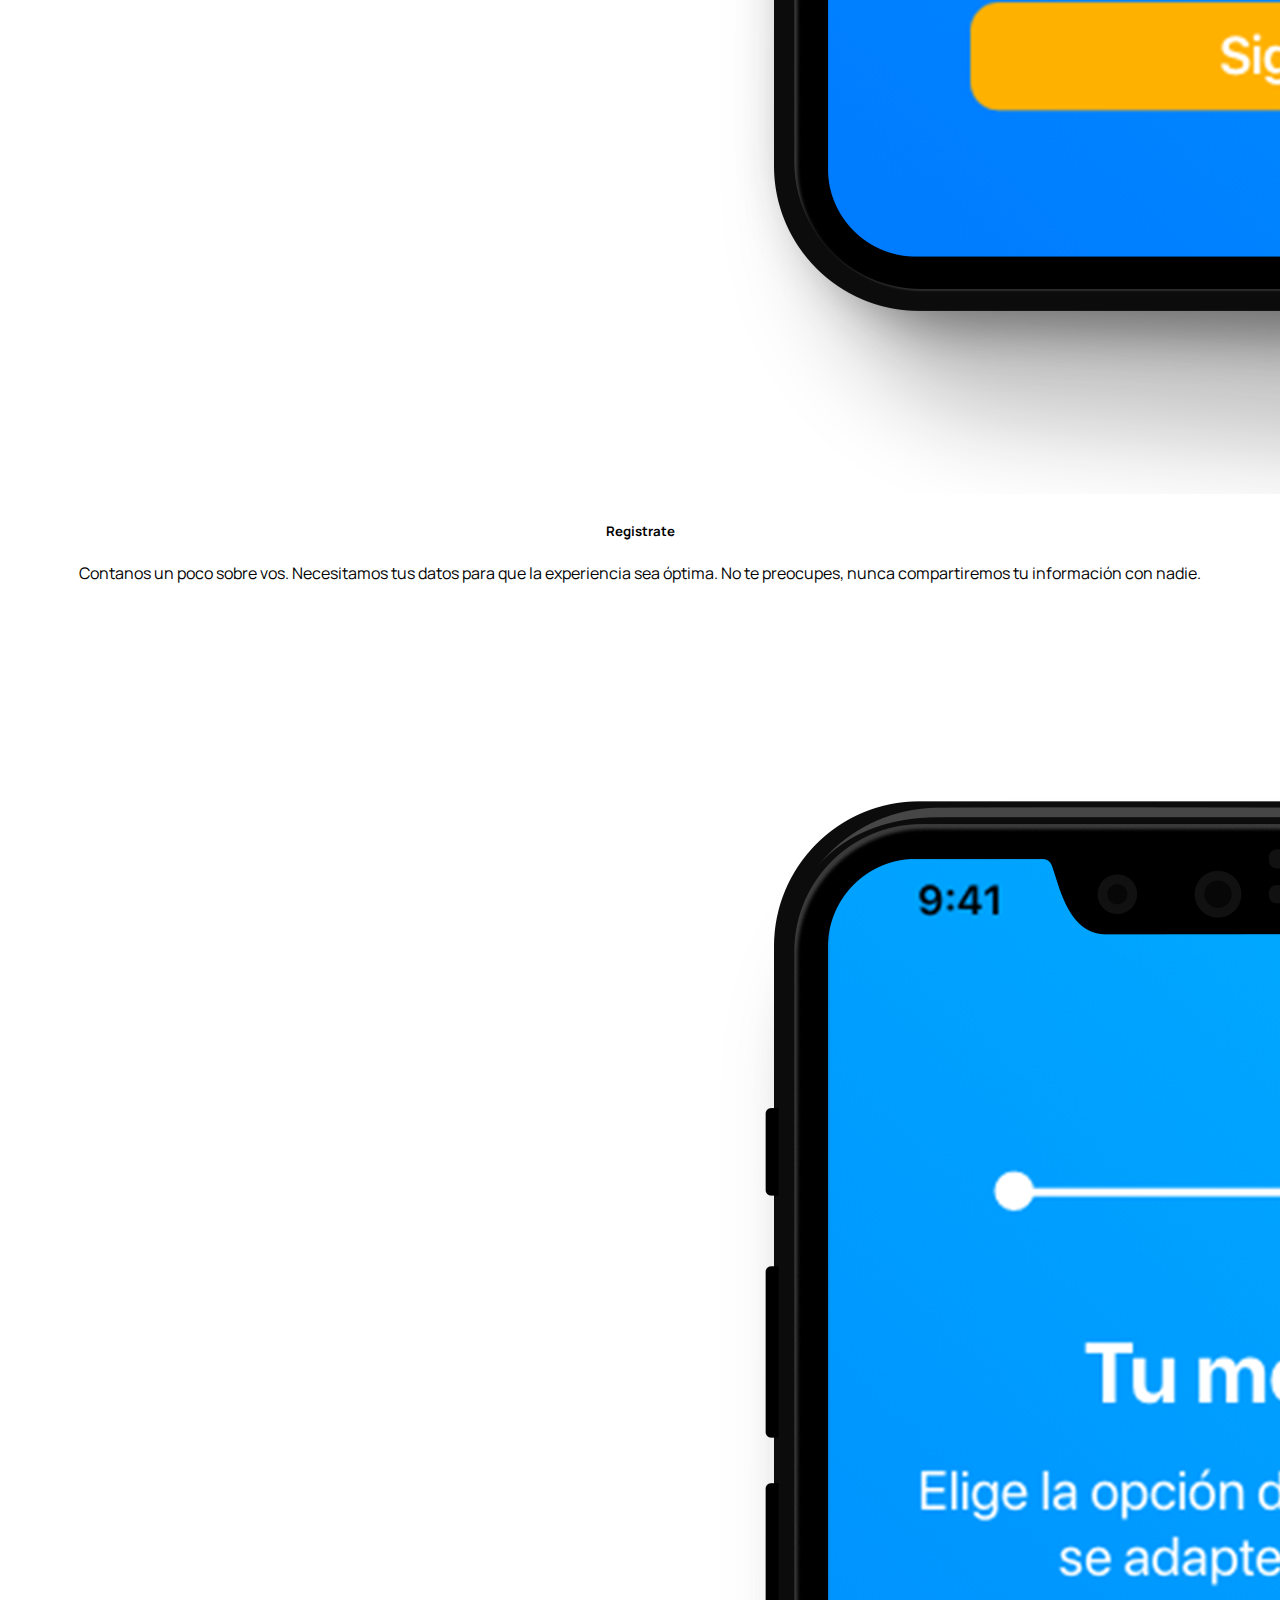
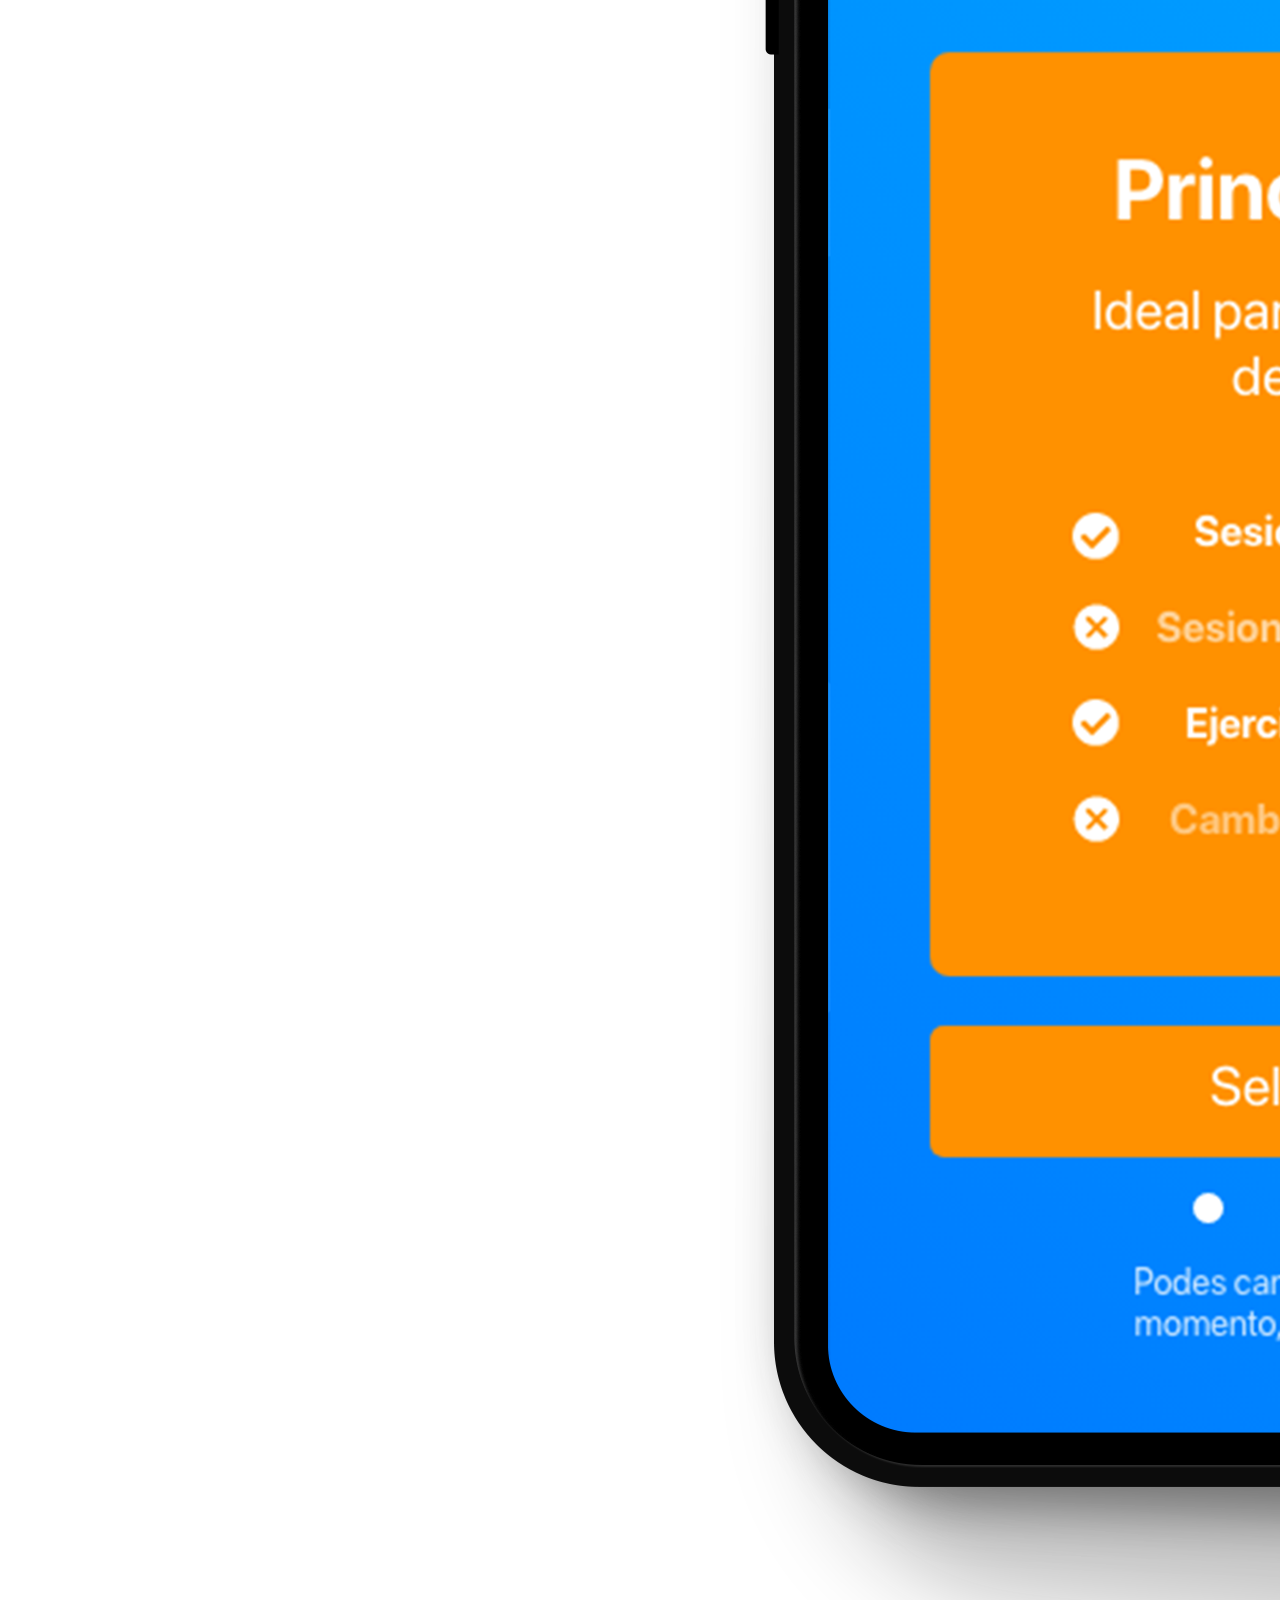
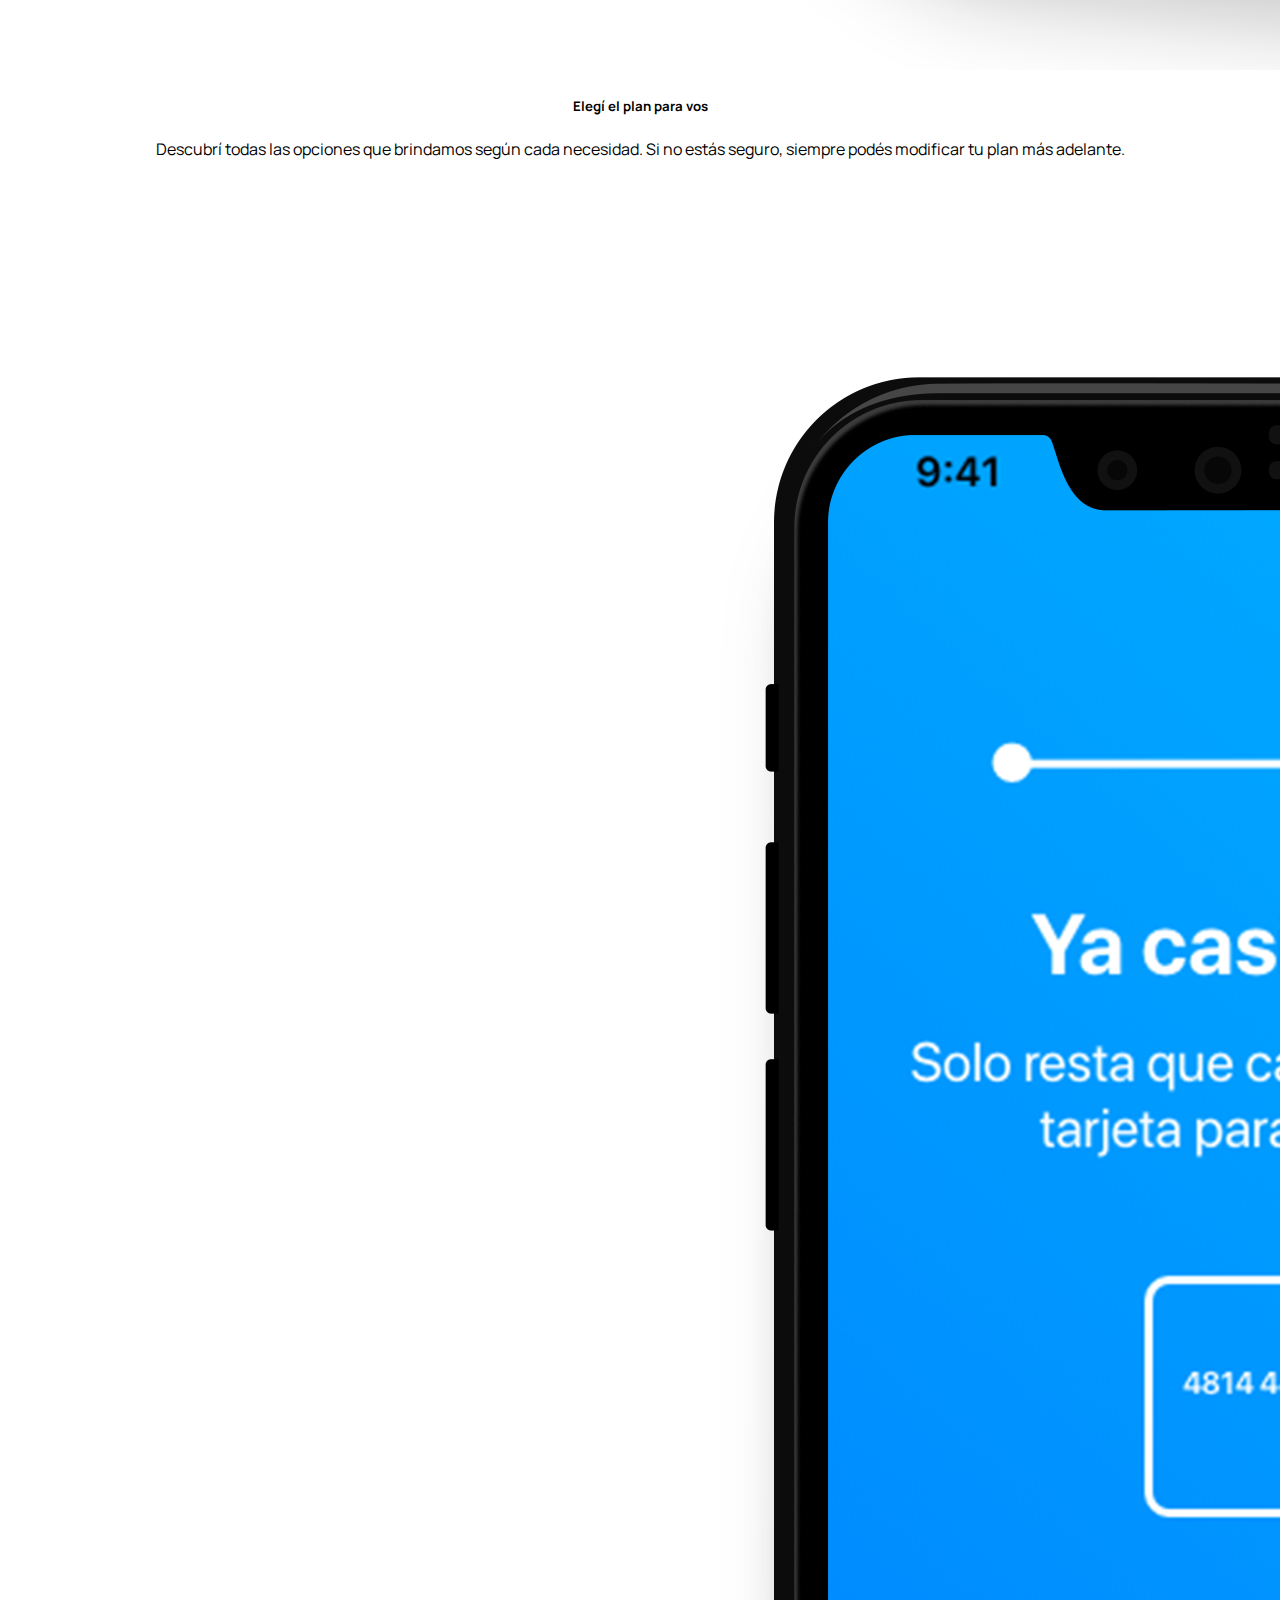
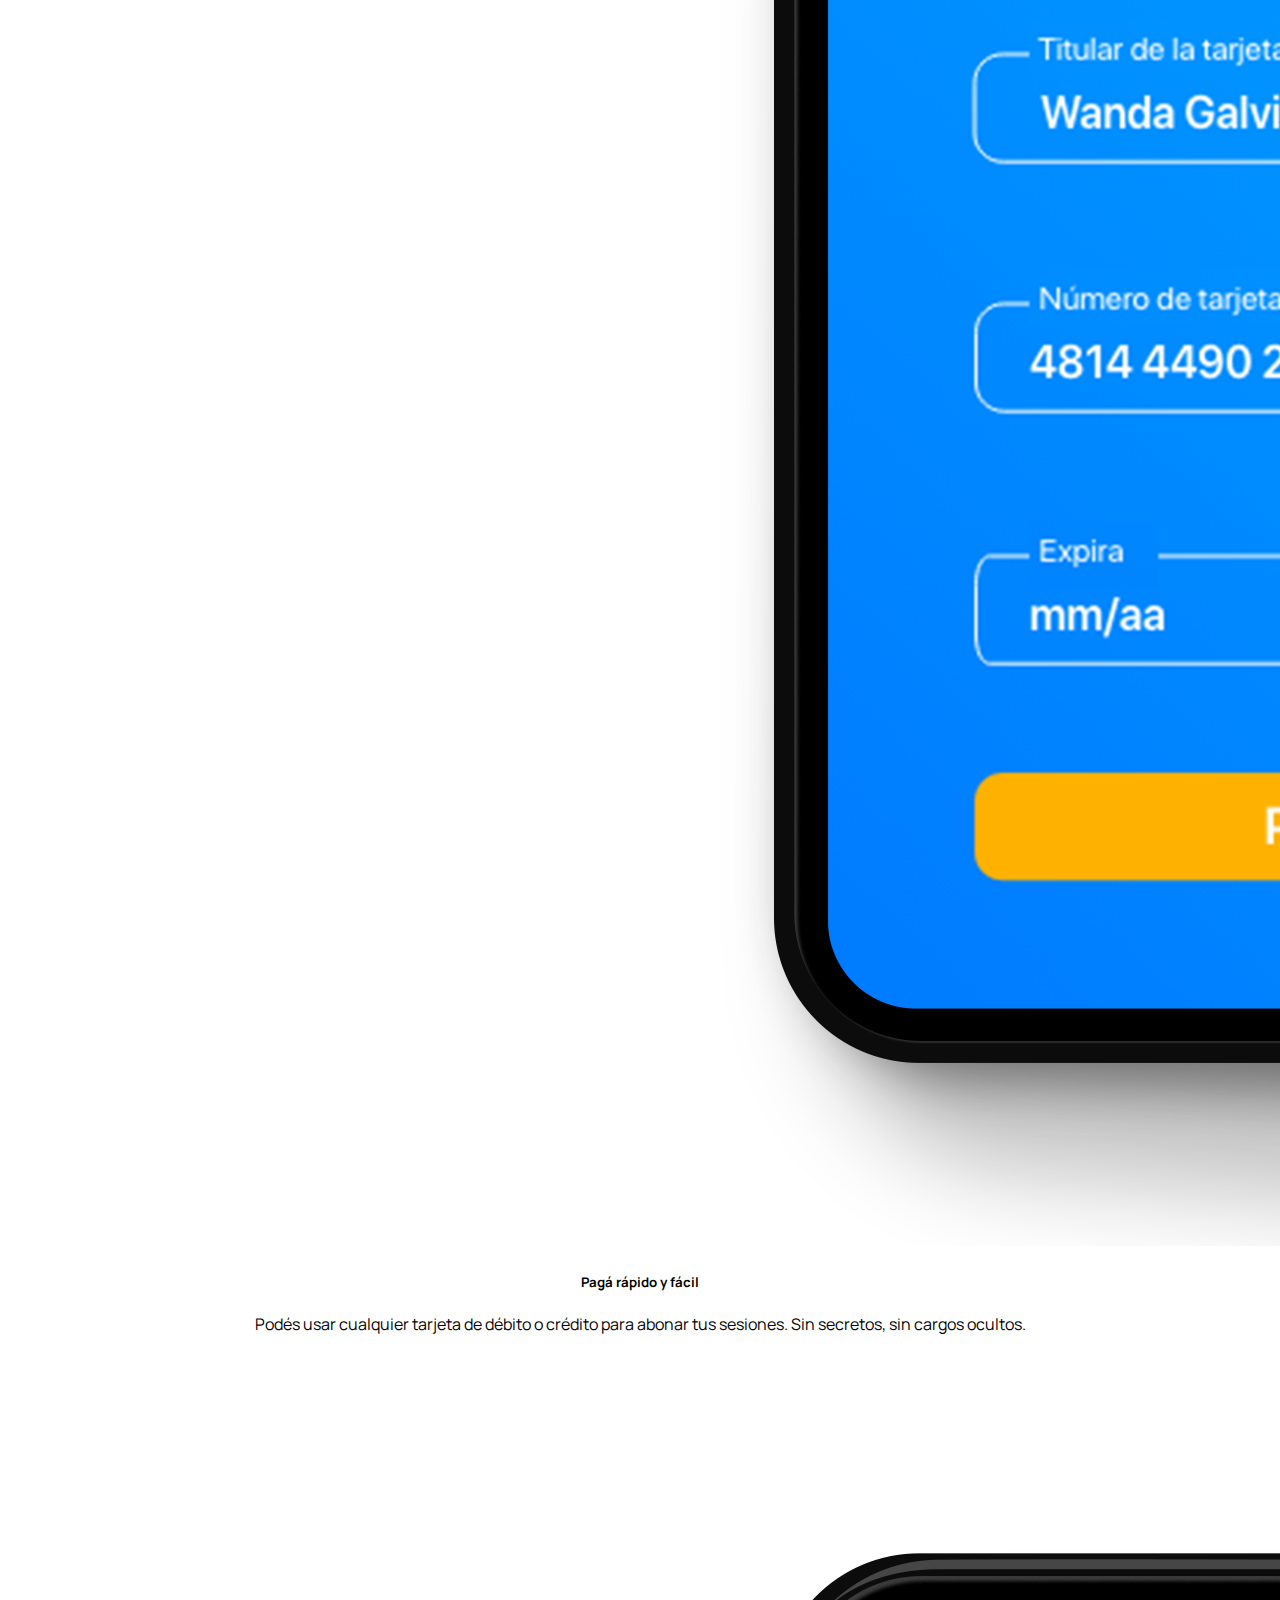
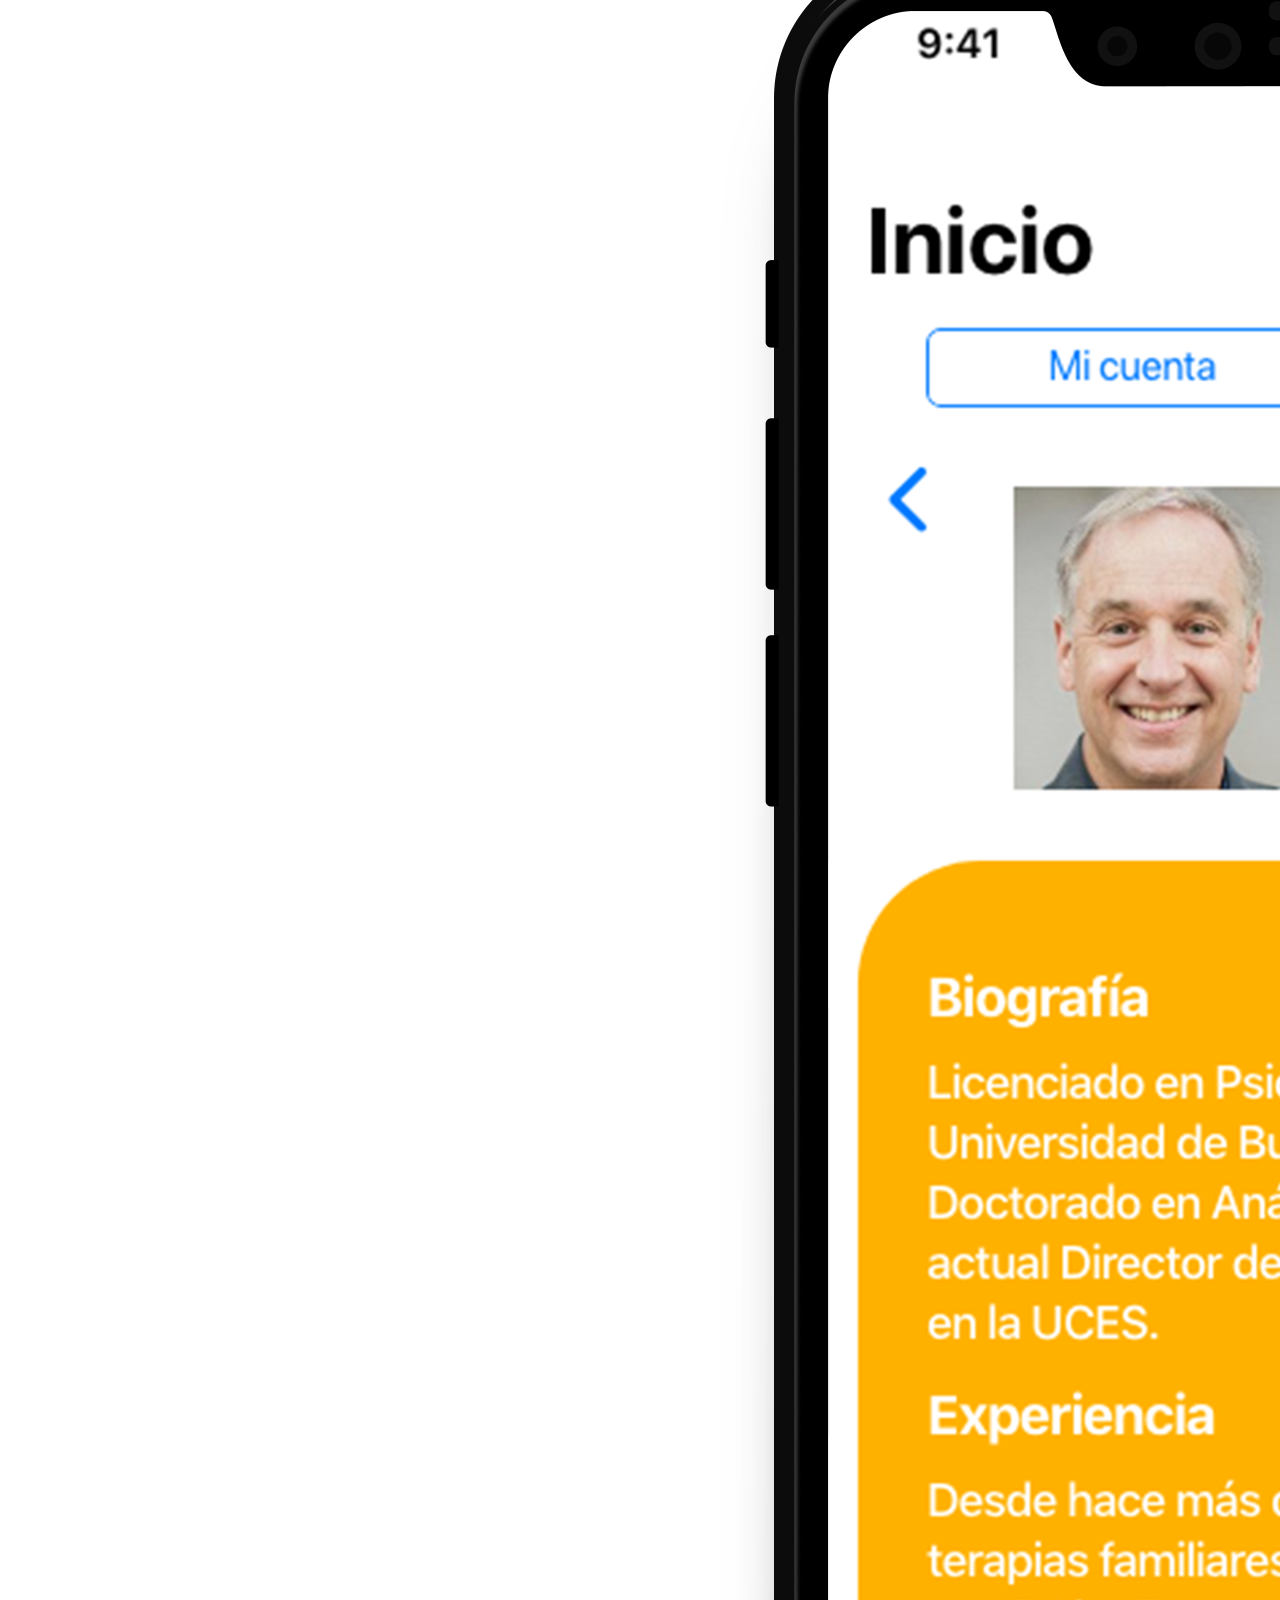
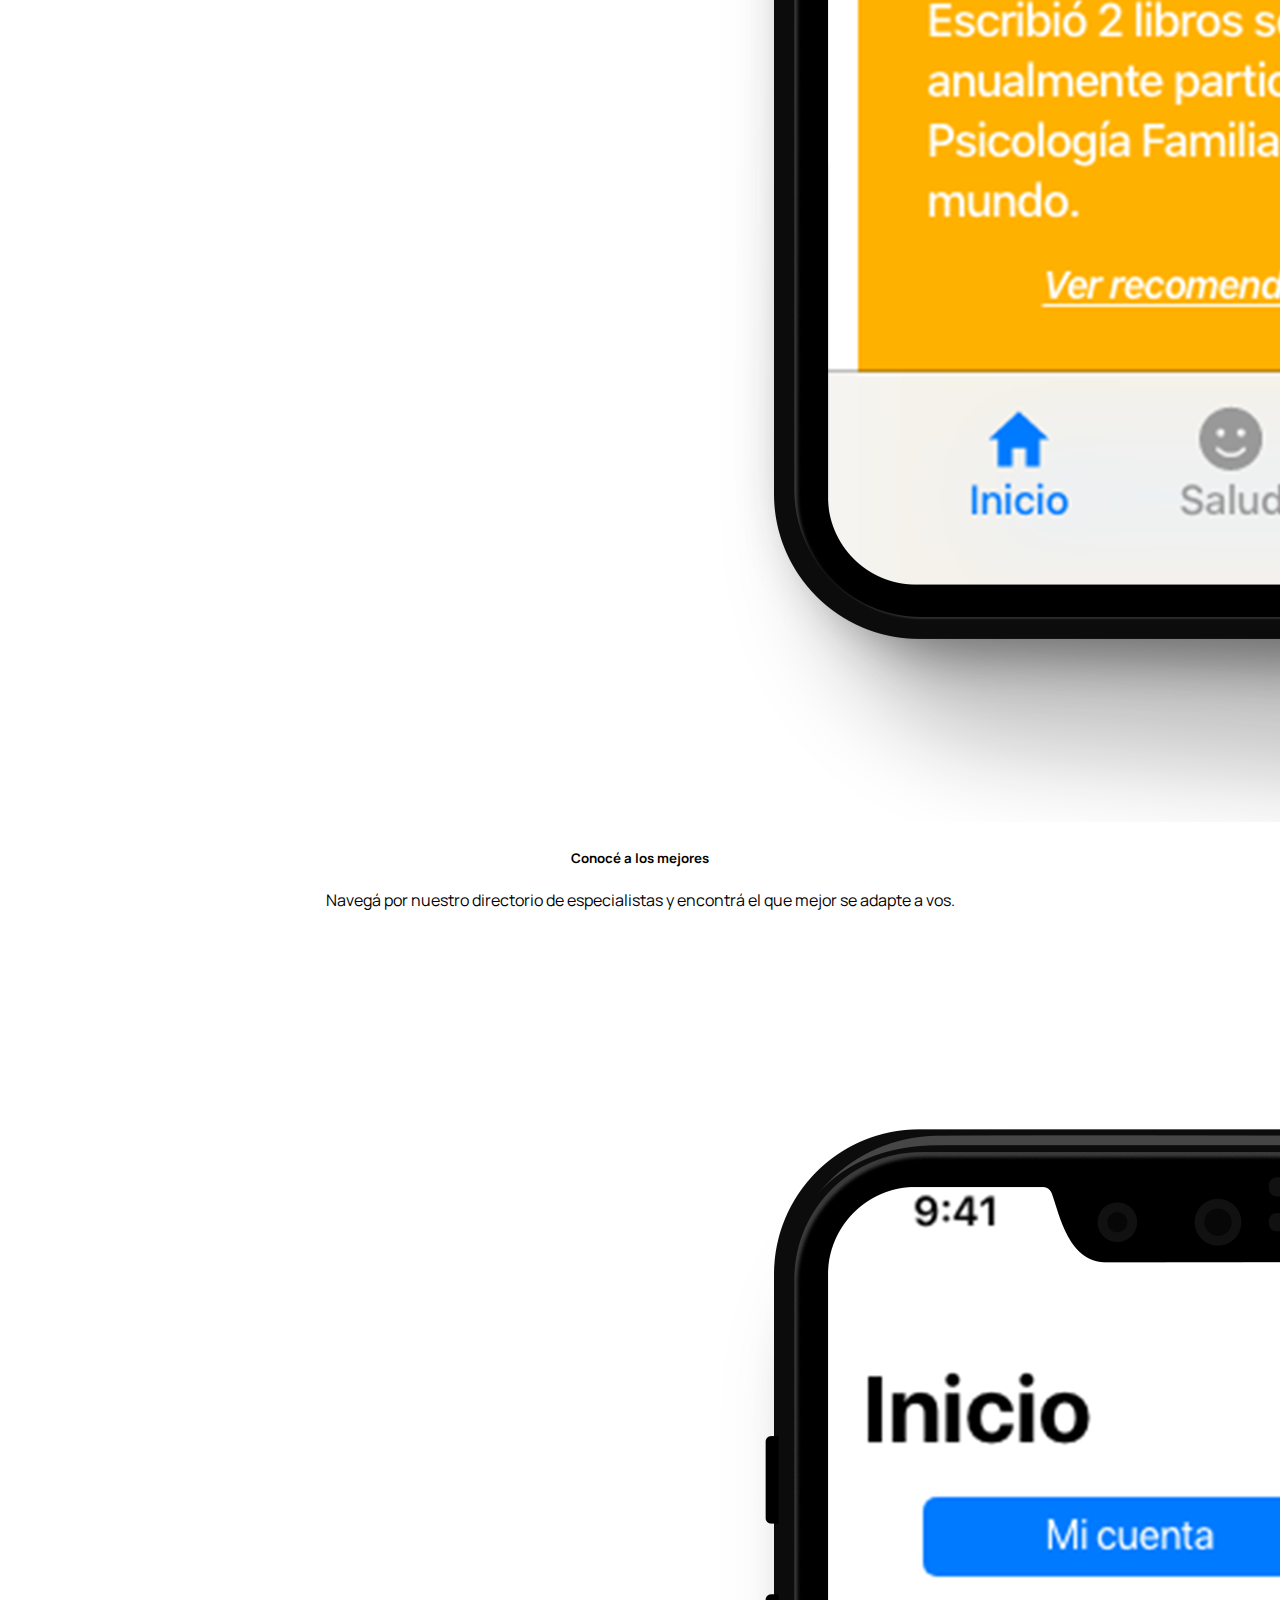
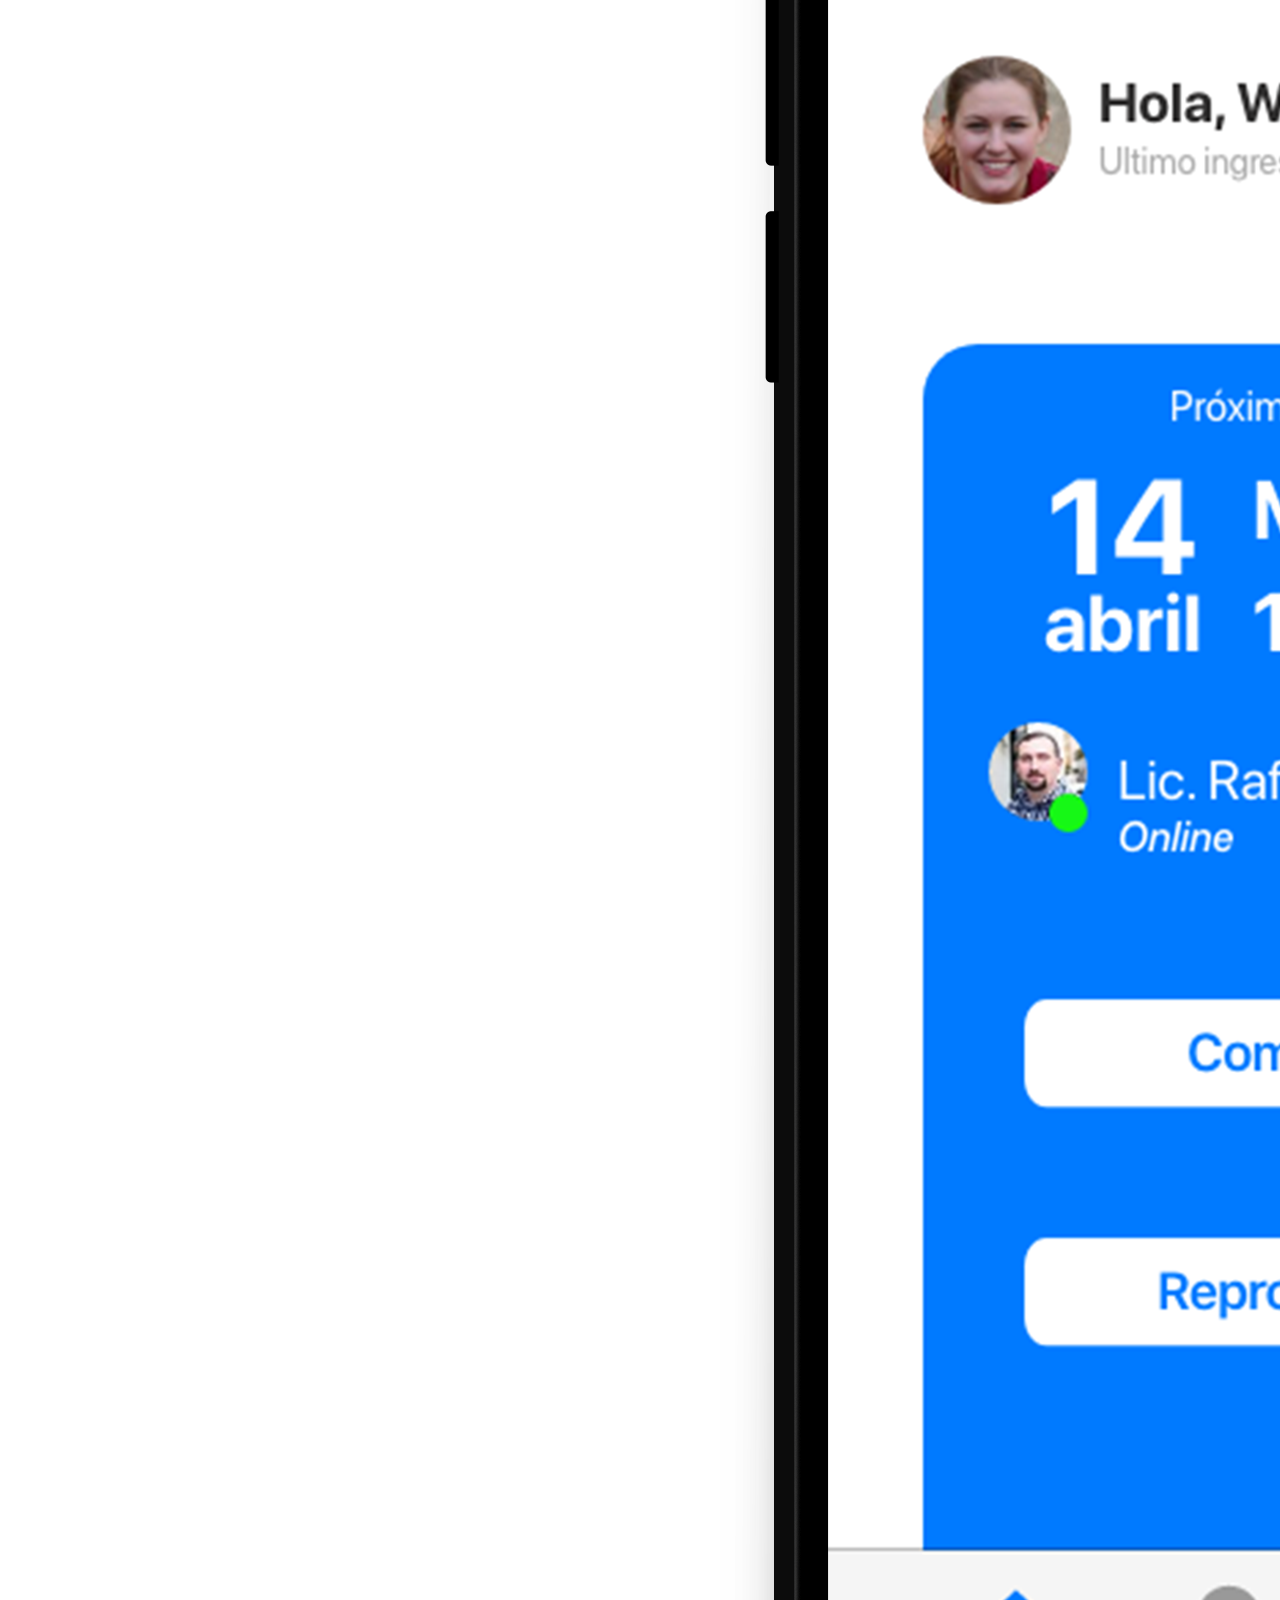
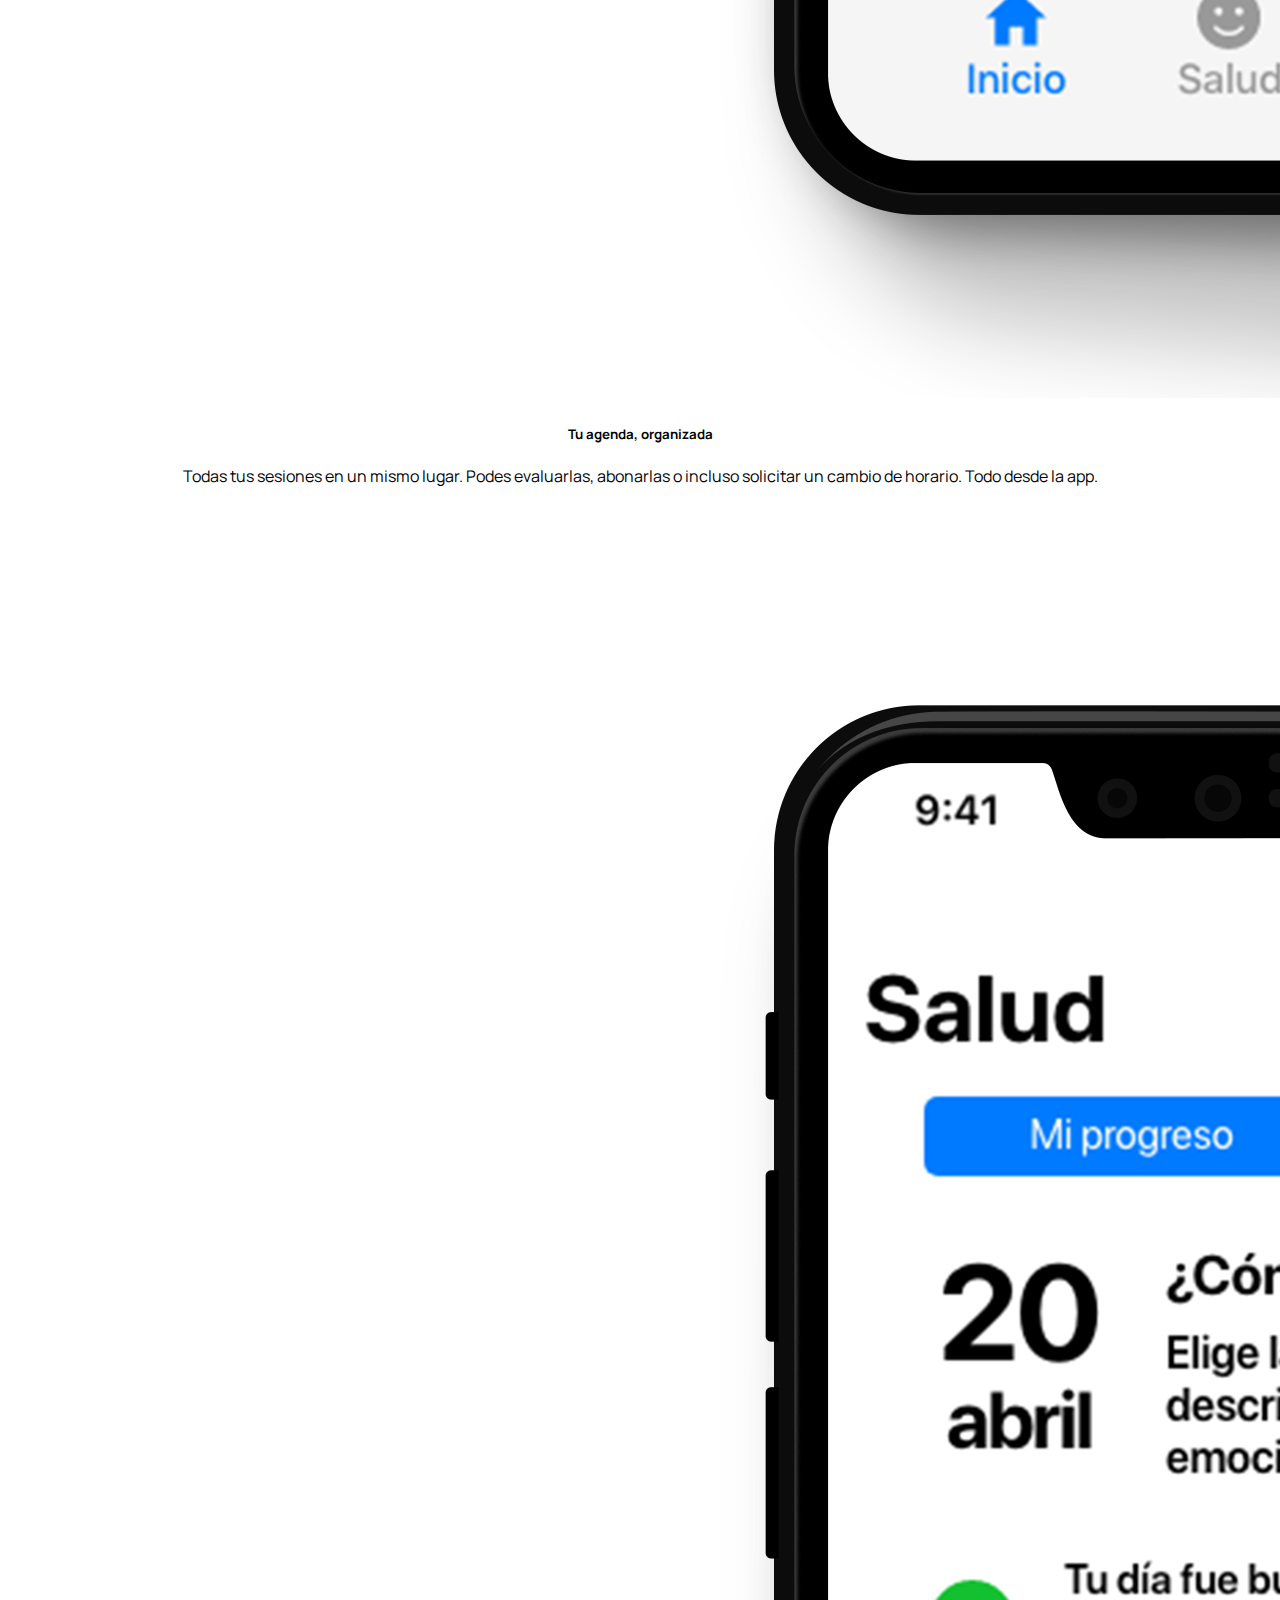
==== commit f782c73e: "menu2" ====
--- a/como_funciona.html
+++ b/como_funciona.html
@@ -5,6 +5,16 @@
 	<meta name="viewport" content="width=device-width, initial-scale=1.0">
 	<title>Terapi App</title>
 
+
+<!-- keywords -->
+
+  <meta name="keywords" content="terapia, psicologo, psicologia, depresion">
+
+  <title>Explicacion del funcionamiento</title>
+
+  <meta name="description" content="Descripcion de los pasos a seguir para registrarse y usar la app">
+
+
 <!-- link de bootstrap -->
 
 <link rel="stylesheet" href="https://cdn.jsdelivr.net/npm/bootstrap@4.5.3/dist/css/bootstrap.min.css" integrity="sha384-TX8t27EcRE3e/ihU7zmQxVncDAy5uIKz4rEkgIXeMed4M0jlfIDPvg6uqKI2xXr2" crossorigin="anonymous">
@@ -209,10 +219,10 @@
 
 	<div>
 		<ul>¡Visita nuestras redes sociales!
-			<li>Facebook</li>
-			<li>Twitter</li>
-			<li>Instagram</li>
-		</ul>
+      <li> <img src="img/logo-facebook.svg" class="img-fluid" alt="logofacebook" id="logofacebook"> </li>
+      <li> <img src="img/logo-twitter.svg" class="img-fluid" alt="logotwitter" id="logotwitter"></li>
+      <li><img src="img/logo-instagram.svg" class="img-fluid" alt="logoinstagram" id="logoinstagram"> </li>
+    </ul>
 		
 	</div>
 		
--- a/estilos.css
+++ b/estilos.css
@@ -1,4 +1,4 @@
-
+		
 /* Configuraciones generales de estilos para toda la we */
 
 html {
@@ -70,6 +70,7 @@
 
 /* home block 1 */
 
+
 .home_block1 {
 
 	background-color: #f5f5fa;
@@ -89,10 +90,6 @@
 
 }
 
-#imagen_home_block1 {
-	
-	
-}
 
 .link_descubri_como {
 
@@ -123,10 +120,7 @@
 
 }
 
-#imagen_home_block2 {
- 
-
-}
+
 
 .link_buscador {
 
@@ -146,17 +140,15 @@
 	justify-content: space-around;
 	top: 4vw;
   	
-
 }
 
 /* sigo con el banner de los beneficios */
-
 
 .titulo_beneficios {
 	text-align: center;
 	font-size: 2.5vw;
 	font-weight: bolder;
-	top: 7vw;
+	top: 15vw;
 	line-height: 3vw;
 
 }
@@ -164,25 +156,16 @@
 .banner_beneficios {
 	display: flex;
 	flex-direction: row;
-	top: 10vw;
+	top: 22vw;
 	font-size: 1.5vw;
 	text-align: center;
 
 }
 
-
-div div svg {
-	color: #008df8;
-	margin-top: 5vw;
-
-
-}
-
-
 .vos_tuyos {
 
 	display: flex;
-	top: 10vw;
+	top: 20vw;
 	height: 27vw;
 	justify-content: center;
 	
@@ -192,6 +175,7 @@
 .texto_vos_tuyos {
 
 	display: flex;
+	margin-top: 35vw;
 	font-size: 1.9vw;
 	align-items: center;
 	text-align: center;
@@ -211,7 +195,7 @@
 
   display: flex;
   position: relative;
-  top: 2vw;  
+  top: 15vw;  
   font-size: 1.3vw;
   color: white;
   background-color: #008df8;
@@ -223,7 +207,7 @@
 #boton_precios:hover {
 
   position: relative;
-  top: 2vw;  
+  top: 15vw;  
   font-size: 1.3vw;
   color: white;
   background-color: orange;
@@ -231,9 +215,89 @@
 
 }
 
+/* configuraciones responsive con mediaquery */
+
+
+@media only screen and (max-width: 700px) {
+  .dos_blocks_home {
+    display: flex;
+    flex-direction: column;
+  }
+
+
+.home_block1 {
+  	height: 100vw;
+  	margin-top: 10vw;
+  }
+
+ .texto_block1 {
+ 	font-size: 5vw;
+ 	line-height: 6vw;
+ }
+
+ .link_descubri_como {
+ 	font-size: 3vw;
+ }
+
+
+  .home_block2 {
+
+  	margin-top: 40vw;
+  	height: 100vw;
+  }
+
+.texto_block2 {
+ 	font-size: 5vw;
+ 	line-height: 6vw;
+ }
+
+ .link_buscador {
+ 	font-size: 3vw;
+ }
+
+.titulo_beneficios {
+
+	margin-top: 18vw;
+	font-size: 4vw;
+	line-height: 4vw;	
+	}
+
+.banner_beneficios {
+	display: flex;
+	flex-direction: column;
+	font-size: 3vw;
+	}
+
+
+.texto_vos_tuyos {
+	margin-top: 40vw;
+	font-size: 3vw;
+
+	}
+
+.botones_precios {
+
+	margin-top: 15vw;
+	}
+
+}
+
+/* termine con las settings para responsive */
+
+
+div div svg {
+	color: #008df8;
+	margin-top: 5vw;
+
+
+}
+
+
+
+
 .footer {
 	position: relative;
-	top: 15vw;
+	top: 24vw;
 	display: flex;
 	flex-direction: row;
 	background-color: #008df8;
@@ -245,12 +309,39 @@
 	color: white;
 }
 
+
+
+
+#logofacebook {
+
+	width: 2vw;
+	height: 2vw;
+}
+
+#logotwitter {
+
+	width: 2vw;
+	height: 2vw;
+}
+
+#logoinstagram {
+
+	width: 2vw;
+	height: 2vw;
+}
+
+
 footer div ul {
 	list-style: none;
 	display: flex;
 	flex-direction: row;
 	margin: auto;
 }
+
+
+
+
+
 
 
 
@@ -271,11 +362,6 @@
 
 }
 
-@media only screen and (max-width: 700px) {
-  .sobre_nosotros_banner {
-    margin-top: 12vw;
-  }
-}
 
 .sobre_imagen_banner {
 
@@ -339,14 +425,51 @@
 
 
 @media only screen and (max-width: 700px) {
+  .sobre_nosotros_banner {
+    margin-top: 12vw;
+  }
+
 .dos_estadisticas {
     display: flex;
     flex-direction: column;
     align-items: center;
-
-
-  }
-}
+    font-size: 4vw;
+  }
+
+
+.card-body {
+	line-height: 16vw;
+}  
+
+.card-text {
+	font-size: 5vw;
+	line-height: 7vw;
+	}
+
+.sobre_nosotros_banner {
+	display: flex;
+	flex-direction: column;
+}
+
+.sobre_texto_banner {
+	font-size: 4vw;
+	text-align: center;
+
+}
+
+#boton_sobre1 {
+	
+	margin-top: 28vw;
+	margin-left: 25vw;
+	font-size: 3.5vw;
+}
+
+.sobre_imagen_banner {
+	margin-top: 45vw;
+	}
+
+}
+
 
 
 @media only screen and (max-width: 700px) {
@@ -365,8 +488,6 @@
 
 
 
-
-
 .staff {
 	display: grid;
 	grid-template-columns: 1fr 1fr;
@@ -374,15 +495,6 @@
 
 }
 	
-@media only screen and (max-width: 700px) {
-.staff {
-
-	margin-top: 40vw;
-
-  }
-}
-
-
 
 .staff_nicolas {
 
@@ -434,6 +546,28 @@
 
 }
 
+
+@media only screen and (max-width: 700px) {
+.staff {
+
+	margin-top: 190vw;
+  }
+
+.nombre_nicolas {
+	font-size: 2.8vw;
+}
+
+.nombre_luis {
+	font-size: 2.8vw;
+}
+
+.nombre_pedro {
+	font-size: 2.8vw;
+	}
+
+}
+
+
 .footer2 {
 	
 	display: flex;
@@ -455,6 +589,15 @@
 
 
 
+
+
+
+
+
+
+
+
+
 /* Estilos de COMO_FUNCIONA */
 
 .banner_como_funciona {
@@ -463,12 +606,6 @@
 	flex-direction: row;
 	justify-content: center;
 
-}
-
-@media only screen and (max-width: 800px) {
- .banner_como_funciona {
-    margin-top: 8vw;
-  }
 }
 
 
@@ -486,11 +623,6 @@
 
 }
 
-@media only screen and (max-width: 1200px) {
-.texto_banner_funciona {
-    height: 67vw;
-  }
-}
 
 
 .bajada_banner_funciona {
@@ -507,7 +639,7 @@
 .imagen_banner_funciona {
 
 	display: flex;
-	background-color: #f5f5fa;
+	
 
 }
 
@@ -547,6 +679,40 @@
 	margin-top: 2vw;
 }
 
+
+@media only screen and (max-width: 700px) {
+ .banner_como_funciona {
+    margin-top: 7vw;
+    display: flex;
+    flex-direction: column;
+
+  }
+
+.imagen_banner_funciona {
+	height: 120vw;
+	margin-top: 20vw;
+}
+
+ .texto_banner_funciona {
+ 	font-size: 7vw;
+ 	line-height: 6vw;
+
+ } 
+
+.bajada_banner_funciona {
+	font-size: 4vw;
+	line-height: 6vw;
+	margin-top: 35vw;
+}
+
+}
+
+@media only screen and (max-width: 1200px) {
+.texto_banner_funciona {
+    height: 67vw;
+  }
+}
+
 .footer_funciona {
 
 	position: relative;
@@ -561,12 +727,60 @@
 	color: white;
 }
 
+
+
+
+
+
+
+
+
+
+
 /* Estilos de SERVICIOS */
 
 
 .header_servicio {
 	position: relative;
 }
+
+
+.headerservicios--texto-titulo1 {
+
+  position: absolute;
+  top: 10vw;
+  left: 30vw;
+  font-size: 1.8vw;
+
+}
+
+.headerservicios--texto-titulo2 {
+
+  position: absolute;
+  top: 47vw;
+  left: 20vw;
+  font-size: 1.8vw; 
+
+}
+
+.headerservicios--texto-titulo3 {
+
+  position: absolute;
+  top: 75vw;
+  left: 38vw;
+  font-size: 1.8vw;
+
+}
+
+.headerservicios--texto-titulo4 {
+
+  position: absolute;
+  top: 110vw;
+  left: 4vw;
+  font-size: 1.8vw; 
+
+}
+
 
 @media only screen and (max-width: 500px) {
 .header_servicio {
@@ -574,41 +788,51 @@
   }
 }
 
-.headerservicios--texto-titulo1 {
-
-  position: absolute;
-  top: 13vw;
-  left: 40vw;
-  font-size: 1.8vw;
-
-}
+
+
+@media only screen and (max-width: 1500px) {
+ 
+ .header_servicio {
+ 	margin-top: 12vw;
+ }
+
+
+ .headerservicios--texto-titulo1 {
+
+ 	font-size: 2.3vw;
+ 	margin-top: -4vw;
+
+ }
 
 .headerservicios--texto-titulo2 {
 
-  position: absolute;
-  top: 50vw;
-  left: 20vw;
-  font-size: 1.8vw; 
-
-}
-
-.headerservicios--texto-titulo3 {
-
-  position: absolute;
-  top: 85vw;
-  left: 40vw;
-  font-size: 1.8vw;
-
-}
+ 	font-size: 2.3vw;
+ 	margin-top: 6vw;
+ 	margin-left: -8vw;
+
+ }
+
+ .headerservicios--texto-titulo3 {
+
+ 	font-size: 2.3vw;
+ 	margin-top: 4vw;
+ 	margin-left: 8vw;
+
+ }
 
 .headerservicios--texto-titulo4 {
 
-  position: absolute;
-  top: 140vw;
-  left: 4vw;
-  font-size: 1.8vw; 
-
-}
+ 	font-size: 2.3vw;
+ 	margin-top: 30vw;	
+
+ }
+
+}
+
+
+
+
+
 
 
 
@@ -658,7 +882,16 @@
     margin-top: 8vw;
 
   }
-}
+
+
+
+}
+
+
+
+
+
+
 
 
 
@@ -709,21 +942,6 @@
 }
 
 
-@media only screen and (max-width: 700px) {
-.header--bannerayuda-titulo {
-    margin-top: 18vw;
-
-  }
-}
-
-@media only screen and (max-width: 700px) {
-.header--bannerayuda-subtitulo {
-    margin-top: 22vw;
-
-  }
-}
-
-
 .form_exterior {
 	
 	margin-right: 7vw;
@@ -732,10 +950,60 @@
 	
 }
 
+
+.enviar {
+	display: flex;
+	flex-direction: column;
+}
+
+
 textarea {
 
-	width: 60vw;
-	height: 30vw;
+	width: 40vw;
+	height: 20vw;
+}
+
+
+#boton_enviar {
+
+	margin-top: 3vw;
+	width: 10vw;
+	
+}
+
+
+@media only screen and (max-width: 700px) {
+
+.banner_contacto {
+	margin-top: 40vw;
+}
+
+.header--bannerayuda-titulo {
+    margin-top: 20vw;
+    font-size: 5vw;
+
+  }
+
+.header--bannerayuda-subtitulo {
+    margin-top: 24vw;
+    font-size: 4vw;
+    line-height: 5vw;
+  }
+
+
+.form-group {
+	display: flex;
+	flex-direction: column;
+	}
+
+textarea {
+	width: 70vw;
+}
+
+#boton_enviar {
+width: 20vw;
+
+	}
 }
 
 
